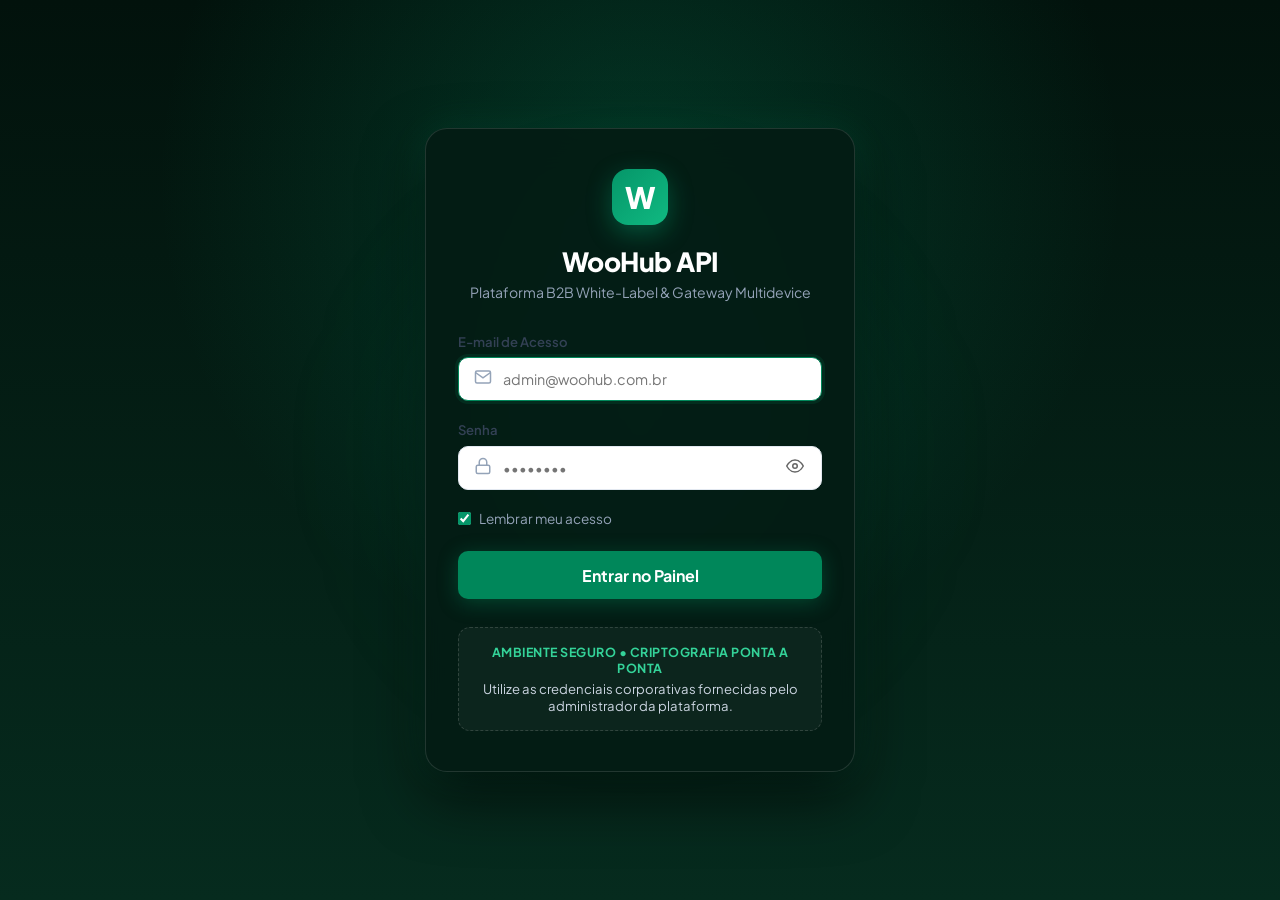
==== web/index.html @ c9101d46 "feat(woohub): versao inicial completa da plataforma WooHub API com suporte a Portainer e GitHub Acti" ====
<!DOCTYPE html>
<html lang="pt-BR">
<head>
  <meta charset="UTF-8">
  <meta name="viewport" content="width=device-width, initial-scale=1.0">
  <title>WooHub API - Plataforma de WhatsApp & White-Label</title>
  <link rel="preconnect" href="https://fonts.googleapis.com">
  <link rel="preconnect" href="https://fonts.gstatic.com" crossorigin>
  <link href="https://fonts.googleapis.com/css2?family=Plus+Jakarta+Sans:wght@400;500;600;700;800&display=swap" rel="stylesheet">
  <link rel="stylesheet" href="style.css?v=20261104v31">
  <link rel="icon" type="image/svg+xml" id="fav-icon" href="data:image/svg+xml,%3Csvg xmlns='http://www.w3.org/2000/svg' viewBox='0 0 100 100'%3E%3Crect width='100' height='100' rx='25' fill='%23059669'/%3E%3Ctext x='50%25' y='68%25' font-size='60' font-weight='800' fill='white' text-anchor='middle'%3EW%3C/text%3E%3C/svg%3E">
</head>
<body>

  <!-- ====================================================================
       1. TELA DE LOGIN & AUTENTICAÇÃO (DESIGN MODERNO GLASSMORPHISM)
       ==================================================================== -->
  <div id="tela-login" class="login-wrapper">
    <div class="login-fundo-decoracao"></div>
    <div class="login-card">
      <div class="login-topo">
        <div class="marca-icone login-logo-icone" id="login-marca-logo">W</div>
        <h2 id="login-marca-nome" class="login-titulo">WooHub API</h2>
        <p class="login-subtitulo">Plataforma B2B White-Label & Gateway Multidevice</p>
      </div>

      <div id="login-alerta" class="alerta-erro" style="display: none;"></div>

      <form id="form-login" onsubmit="fazerLogin(event)">
        <div class="form-grupo">
          <label class="form-label" for="login-email">E-mail de Acesso</label>
          <div class="input-com-icone">
            <span class="icone-input">
              <svg width="18" height="18" viewBox="0 0 24 24" fill="none" stroke="currentColor" stroke-width="2"><path d="M4 4h16c1.1 0 2 .9 2 2v12c0 1.1-.9 2-2 2H4c-1.1 0-2-.9-2-2V6c0-1.1.9-2 2-2z"/><polyline points="22,6 12,13 2,6"/></svg>
            </span>
            <input type="email" id="login-email" class="form-input" placeholder="admin@woohub.com.br" required autofocus autocomplete="username">
          </div>
        </div>

        <div class="form-grupo">
          <div style="display: flex; justify-content: space-between; align-items: center; margin-bottom: 0.5rem;">
            <label class="form-label" for="login-senha" style="margin-bottom: 0;">Senha</label>
          </div>
          <div class="input-com-icone">
            <span class="icone-input">
              <svg width="18" height="18" viewBox="0 0 24 24" fill="none" stroke="currentColor" stroke-width="2"><rect x="3" y="11" width="18" height="11" rx="2" ry="2"/><path d="M7 11V7a5 5 0 0 1 10 0v4"/></svg>
            </span>
            <input type="password" id="login-senha" class="form-input" placeholder="••••••••" required autocomplete="current-password">
            <button type="button" class="btn-toggle-senha" onclick="alternarVisibilidadeSenha()" title="Mostrar/Ocultar Senha">
              <svg width="18" height="18" viewBox="0 0 24 24" fill="none" stroke="currentColor" stroke-width="2"><path d="M1 12s4-8 11-8 11 8 11 8-4 8-11 8-11-8-11-8z"/><circle cx="12" cy="12" r="3"/></svg>
            </button>
          </div>
        </div>

        <div style="display: flex; justify-content: space-between; align-items: center; margin: 1.25rem 0 1.5rem 0; font-size: 0.85rem; color: #94a3b8;">
          <label style="display: flex; align-items: center; gap: 0.5rem; cursor: pointer;">
            <input type="checkbox" id="login-lembrar" checked style="accent-color: #059669;">
            <span>Lembrar meu acesso</span>
          </label>
        </div>

        <button type="submit" id="btn-submit-login" class="btn btn-login-submit">
          <span id="btn-login-texto">Entrar no Painel</span>
          <span id="btn-login-spinner" class="spinner" style="display: none;"></span>
        </button>
      </form>

      <div class="login-dica-box">
        <div style="font-size: 0.78rem; font-weight: 700; text-transform: uppercase; letter-spacing: 0.5px; color: #34d399; margin-bottom: 0.25rem;">
          Ambiente Seguro &bull; Criptografia Ponta a Ponta
        </div>
        <div style="font-size: 0.82rem; color: #cbd5e1;">
          Utilize as credenciais corporativas fornecidas pelo administrador da plataforma.
        </div>
      </div>
    </div>
  </div>

  <!-- ====================================================================
       2. PAINEL PRINCIPAL (LAYOUT SAAS: SIDEBAR VERDE ESCURO + CONTEÚDO LIGHT)
       ==================================================================== -->
  <div id="painel-principal" class="app-layout" style="display: none;">

    <!-- BARRA LATERAL (SIDEBAR DEEP FOREST GREEN) -->
    <aside class="sidebar" id="sidebar">
      
      <!-- Topo: Marca e Identidade -->
      <div class="sidebar-marca">
        <div class="logo-box" id="sidebar-logo-box">
          <svg width="22" height="22" viewBox="0 0 24 24" fill="none" stroke="currentColor" stroke-width="2.8" stroke-linecap="round" stroke-linejoin="round">
            <path d="M4 4l4 16 4-12 4 12 4-16"/>
          </svg>
        </div>
        <div class="marca-info">
          <h1 class="marca-nome" id="marca-nome">WooHub API</h1>
        </div>
      </div>

      <!-- Badge de Perfil / Nível de Acesso Estrito da Conta Autenticada -->
      <div class="role-selector-card" id="role-selector-box" style="cursor: default;" title="Nível de acesso da sua conta" onclick="alternarSeletorPerfil(event)">
        <div class="role-badge-left">
          <span class="role-icone" id="role-icone-badge">
            <svg width="18" height="18" viewBox="0 0 24 24" fill="none" stroke="currentColor" stroke-width="2"><path d="M12 2l3.09 6.26L22 9.27l-5 4.87 1.18 6.88L12 17.77l-6.18 3.25L7 14.14 2 9.27l6.91-1.01L12 2z"/></svg>
          </span>
          <div class="role-textos">
            <span class="role-titulo" id="role-titulo-display">MEGA ADMIN</span>
            <span class="role-subtitulo" id="role-subtitulo-display">Dono da Plataforma</span>
          </div>
        </div>
        <span class="role-chevron" id="role-chevron-badge" style="display: none;">●</span>
      </div>

      <div class="dropdown-perfis" id="dropdown-perfis" style="display: none;">
        <div class="dropdown-item" onclick="selecionarVisaoTier('admin'); fecharSeletorPerfil();">
          <span class="drop-ico">
            <svg viewBox="0 0 24 24"><path d="M12 2l3.09 6.26L22 9.27l-5 4.87 1.18 6.88L12 17.77l-6.18 3.25L7 14.14 2 9.27l6.91-1.01L12 2z"/></svg>
          </span>
          <div><strong>01 / Mega Admin</strong><small>Controle global da plataforma</small></div>
        </div>
        <div class="dropdown-item" onclick="selecionarVisaoTier('revendedor')">
          <span class="drop-ico">
            <svg viewBox="0 0 24 24"><path d="M3 21h18M3 7v14M21 7v14M6 21V11M10 21V11M14 21V11M18 21V11M12 3l9 4H3l9-4z"/></svg>
          </span>
          <div>
            <strong>02 / Revendedor</strong>
            <small>Agência Vértice (White-label)</small>
          </div>
        </div>
        <div class="dropdown-item" onclick="selecionarVisaoTier('cliente')">
          <span class="drop-ico">
            <svg viewBox="0 0 24 24"><rect x="5" y="2" width="14" height="20" rx="2" ry="2"/><line x1="12" y1="18" x2="12.01" y2="18"/></svg>
          </span>
          <div>
            <strong>03 / Cliente Final</strong>
            <small>Clínica Essência (Conexões)</small>
          </div>
        </div>
      </div>

      <!-- Menu de Navegação da Sidebar -->
      <nav class="sidebar-nav" id="sidebar-nav">
        
        <!-- Bloco Principal -->
        <div class="nav-secao-titulo">PRINCIPAL</div>
        <a class="nav-item ativo" data-nav="visao-geral" onclick="navegarPara('visao-geral')">
          <span class="nav-ico">
            <svg viewBox="0 0 24 24"><path d="M3 9l9-7 9 7v11a2 2 0 0 1-2 2H5a2 2 0 0 1-2-2z"/><polyline points="9 22 9 12 15 12 15 22"/></svg>
          </span>
          <span class="nav-label">Visão geral</span>
        </a>
        <a class="nav-item" id="nav-revendedores" data-nav="revendedores" onclick="navegarPara('revendedores')">
          <span class="nav-ico">
            <svg viewBox="0 0 24 24"><path d="M17 21v-2a4 4 0 0 0-4-4H5a4 4 0 0 0-4 4v2"/><circle cx="9" cy="7" r="4"/><path d="M23 21v-2a4 4 0 0 0-3-3.87"/><path d="M16 3.13a4 4 0 0 1 0 7.75"/></svg>
          </span>
          <span class="nav-label" id="label-nav-revendedores">Revendedores</span>
        </a>
        <a class="nav-item" id="nav-clientes" data-nav="clientes" onclick="navegarPara('clientes')">
          <span class="nav-ico">
            <svg viewBox="0 0 24 24"><path d="M20 21v-2a4 4 0 0 0-4-4H8a4 4 0 0 0-4 4v2"/><circle cx="12" cy="7" r="4"/></svg>
          </span>
          <span class="nav-label" id="label-nav-clientes">Clientes</span>
        </a>
        <a class="nav-item" data-nav="instancias" onclick="navegarPara('instancias')">
          <span class="nav-ico">
            <svg viewBox="0 0 24 24"><ellipse cx="12" cy="5" rx="9" ry="3"/><path d="M21 12c0 1.66-4 3-9 3s-9-1.34-9-3"/><path d="M3 5v14c0 1.66 4 3 9 3s9-1.34 9-3V5"/></svg>
          </span>
          <span class="nav-label">Instâncias WhatsApp</span>
        </a>
        <a class="nav-item" data-nav="testador" onclick="navegarPara('testador')">
          <span class="nav-ico">
            <svg viewBox="0 0 24 24"><line x1="22" y1="2" x2="11" y2="13"/><polygon points="22 2 15 22 11 13 2 9 22 2"/></svg>
          </span>
          <span class="nav-label">Testar envio</span>
        </a>

        <!-- Bloco Negócio / White-Label -->
        <div class="nav-secao-titulo" id="secao-negocio-titulo">NEGÓCIO</div>
        <a class="nav-item" data-nav="planos" onclick="navegarPara('planos')">
          <span class="nav-ico">
            <svg viewBox="0 0 24 24"><rect x="1" y="4" width="22" height="16" rx="2" ry="2"/><line x1="1" y1="10" x2="23" y2="10"/></svg>
          </span>
          <span class="nav-label">Planos e assinaturas</span>
        </a>
        <a class="nav-item" data-nav="financeiro" onclick="navegarPara('financeiro')">
          <span class="nav-ico">
            <svg viewBox="0 0 24 24"><line x1="18" y1="20" x2="18" y2="10"/><line x1="12" y1="20" x2="12" y2="4"/><line x1="6" y1="20" x2="6" y2="14"/></svg>
          </span>
          <span class="nav-label">Financeiro</span>
        </a>
        <a class="nav-item" data-nav="whitelabel" onclick="navegarPara('whitelabel')">
          <span class="nav-ico">
            <svg viewBox="0 0 24 24"><path d="M20.59 13.41l-7.17 7.17a2 2 0 0 1-2.83 0L2 12V2h10l8.59 8.59a2 2 0 0 1 0 2.82z"/><line x1="7" y1="7" x2="7.01" y2="7"/></svg>
          </span>
          <span class="nav-label">Marca e white-label</span>
        </a>
        <a class="nav-item" id="nav-email-resend" data-nav="email-resend" onclick="navegarPara('email-resend')">
          <span class="nav-ico"><svg viewBox="0 0 24 24"><path d="M4 4h16c1.1 0 2 .9 2 2v12c0 1.1-.9 2-2 2H4c-1.1 0-2-.9-2-2V6c0-1.1.9-2 2-2z"/><polyline points="22,6 12,13 2,6"/></svg></span>
          <span class="nav-label">E-mails e Resend</span>
        </a>

        <!-- Bloco Plataforma & Integrações -->
        <div class="nav-secao-titulo">INTEGRAÇÕES & SISTEMA</div>
        <a class="nav-item" id="nav-integracoes" data-nav="integracoes" onclick="navegarPara('integracoes')">
          <span class="nav-ico">
            <svg viewBox="0 0 24 24" fill="none" stroke="currentColor" stroke-width="2"><polygon points="12 2 2 7 12 12 22 7 12 2"/><polyline points="2 17 12 22 22 17"/><polyline points="2 12 12 17 22 12"/></svg>
          </span>
          <span class="nav-label">Caixas & Integrações</span>
        </a>
        <a class="nav-item" data-nav="webhooks" onclick="navegarPara('webhooks')">
          <span class="nav-ico">
            <svg viewBox="0 0 24 24"><path d="M10 13a5 5 0 0 0 7.54.54l3-3a5 5 0 0 0-7.07-7.07l-1.72 1.71"/><path d="M14 11a5 5 0 0 0-7.54-.54l-3 3a5 5 0 0 0 7.07 7.07l1.71-1.71"/></svg>
          </span>
          <span class="nav-label">Webhooks</span>
        </a>
        <a class="nav-item" data-nav="logs" onclick="navegarPara('logs')">
          <span class="nav-ico">
            <svg viewBox="0 0 24 24"><path d="M14 2H6a2 2 0 0 0-2 2v16a2 2 0 0 0 2 2h12a2 2 0 0 0 2-2V8z"/><polyline points="14 2 14 8 20 8"/><line x1="16" y1="13" x2="8" y2="13"/><line x1="16" y1="17" x2="8" y2="17"/><polyline points="10 9 9 9 8 9"/></svg>
          </span>
          <span class="nav-label">Auditoria e logs</span>
        </a>
        <a class="nav-item" data-nav="docs" onclick="navegarPara('docs')">
          <span class="nav-ico">
            <svg viewBox="0 0 24 24"><polyline points="16 18 22 12 16 6"/><polyline points="8 6 2 12 8 18"/></svg>
          </span>
          <span class="nav-label">Documentação API</span>
        </a>
      </nav>

      <!-- Rodapé da Sidebar: Suporte & Usuário -->
      <div class="sidebar-rodape">
        <a class="nav-item nav-suporte" onclick="abrirSuporte()">
          <span class="nav-ico">
            <svg viewBox="0 0 24 24"><path d="M3 18v-6a9 9 0 0 1 18 0v6"/><path d="M21 19a2 2 0 0 1-2 2h-1a2 2 0 0 1-2-2v-3a2 2 0 0 1 2-2h3zM3 19a2 2 0 0 0 2 2h1a2 2 0 0 0 2-2v-3a2 2 0 0 0-2-2H3z"/></svg>
          </span>
          <span class="nav-label">Suporte</span>
        </a>

        <div class="usuario-card-footer" onclick="abrirModalAlterarSenha()" title="Clique para gerenciar perfil e senha">
          <div class="user-avatar-circulo" id="usuario-avatar-circulo">P</div>
          <div class="user-info-textos">
            <span class="user-nome" id="sidebar-usuario-nome">Paulo</span>
            <span class="user-cargo" id="sidebar-usuario-cargo">Dono da plataforma</span>
          </div>
          <span class="user-seta">›</span>
        </div>
      </div>
    </aside>

    <!-- ÁREA DE CONTEÚDO PRINCIPAL (LIGHT SAAS DASHBOARD) -->
    <div class="main-content-wrapper">

      <!-- TOP BAR SUPERIOR -->
      <header class="topbar">
        <div class="topbar-esquerda">
          <!-- Botão Mobile Toggle -->
          <button class="btn-toggle-sidebar" onclick="alternarSidebarMobile()">☰</button>

          <!-- Breadcrumb Inteligente -->
          <div class="breadcrumb" id="topbar-breadcrumb">
            <span class="breadcrumb-home">
              <svg viewBox="0 0 24 24"><path d="M3 9l9-7 9 7v11a2 2 0 0 1-2 2H5a2 2 0 0 1-2-2z"/><polyline points="9 22 9 12 15 12 15 22"/></svg>
            </span>
            <span class="breadcrumb-item" id="breadcrumb-raiz">Início</span>
            <span class="breadcrumb-sep">&gt;</span>
            <span class="breadcrumb-atual" id="breadcrumb-pagina">Visão geral</span>
          </div>
        </div>

        <div class="topbar-direita">
          <!-- Campo de Busca Global -->
          <div class="busca-global-box">
            <span class="busca-ico">
              <svg viewBox="0 0 24 24"><circle cx="11" cy="11" r="8"/><line x1="21" y1="21" x2="16.65" y2="16.65"/></svg>
            </span>
            <input type="text" class="busca-input" id="busca-global-input" placeholder="Buscar revendedores, clientes, instâncias...">
          </div>

          <!-- Indicador Exclusivo do Nível Autenticado (Sem exposição de outros níveis) -->
          <div class="switcher-telas-pills" id="topbar-tier-badge-wrap" title="Nível de acesso da sua conta">
            <span class="pill-tela ativo" id="badge-nivel-topo" style="cursor: default;">Mega Admin</span>
          </div>

          <!-- Notificação com Ponto Vermelho -->
          <div class="btn-notificacao" title="Notificações do Sistema">
            <svg viewBox="0 0 24 24"><path d="M18 8A6 6 0 0 0 6 8c0 7-3 9-3 9h18s-3-2-3-9"/><path d="M13.73 21a2 2 0 0 1-3.46 0"/></svg>
            <span class="bolinha-alerta"></span>
          </div>

          <!-- Avatar Usuário + Botão Sair -->
          <div class="topbar-user-box">
            <div class="avatar-topbar" id="avatar-topbar-txt">P</div>
            <button class="btn-topbar-logout" onclick="fazerLogout()" title="Encerrar Sessão">
              <svg viewBox="0 0 24 24"><path d="M9 21H5a2 2 0 0 1-2-2V5a2 2 0 0 1 2-2h4"/><polyline points="16 17 21 12 16 7"/><line x1="21" y1="12" x2="9" y2="12"/></svg>
              Sair
            </button>
          </div>
        </div>
      </header>

      <!-- CORPO DAS PÁGINAS -->
      <main class="page-body">

        <!-- ================================================================
             TELA 01: MEGA ADMIN - VISÃO GERAL DA PLATAFORMA (IMAGE 1)
             ================================================================ -->
        <div id="visao-mega-admin" class="visao-bloco">
          
          <!-- Cabeçalho da Visão -->
          <div class="page-header">
            <div>
              <h2 class="page-title">Visão geral da plataforma</h2>
              <p class="page-subtitle">Controle completo da sua operação</p>
            </div>
            <button class="btn btn-verde" onclick="abrirModalNovoRevendedor()">
              <span>+</span> Novo revendedor
            </button>
          </div>

          <!-- Grid com os 4 Cartões de Métricas -->
          <div class="metricas-quad-grid">
            <div class="card-metrica">
              <div class="metrica-topo">
                <div class="metrica-ico-circle verde-claro">
                  <svg width="20" height="20" viewBox="0 0 24 24" fill="none" stroke="#059669" stroke-width="2"><line x1="12" y1="1" x2="12" y2="23"/><path d="M17 5H9.5a3.5 3.5 0 0 0 0 7h5a3.5 3.5 0 0 1 0 7H6"/></svg>
                </div>
              </div>
              <div class="metrica-rotulo">Receita recorrente</div>
              <div class="metrica-numero">R$ 48.590</div>
              <div class="metrica-variacao positiva">
                <span class="seta-trend">↗</span> + 12,5% <span class="variacao-sub">em relação ao mês anterior</span>
              </div>
            </div>

            <div class="card-metrica">
              <div class="metrica-topo">
                <div class="metrica-ico-circle verde-claro">
                  <svg width="20" height="20" viewBox="0 0 24 24" fill="none" stroke="#059669" stroke-width="2"><path d="M17 21v-2a4 4 0 0 0-4-4H5a4 4 0 0 0-4 4v2"/><circle cx="9" cy="7" r="4"/><path d="M23 21v-2a4 4 0 0 0-3-3.87"/><path d="M16 3.13a4 4 0 0 1 0 7.75"/></svg>
                </div>
              </div>
              <div class="metrica-rotulo">Revendedores ativos</div>
              <div class="metrica-numero">32</div>
              <div class="metrica-variacao positiva">
                <span class="seta-trend">↗</span> + 6,7% <span class="variacao-sub">em relação ao mês anterior</span>
              </div>
            </div>

            <div class="card-metrica">
              <div class="metrica-topo">
                <div class="metrica-ico-circle verde-claro">
                  <svg width="20" height="20" viewBox="0 0 24 24" fill="none" stroke="#059669" stroke-width="2"><ellipse cx="12" cy="5" rx="9" ry="3"/><path d="M21 12c0 1.66-4 3-9 3s-9-1.34-9-3"/><path d="M3 5v14c0 1.66 4 3 9 3s9-1.34 9-3V5"/></svg>
                </div>
              </div>
              <div class="metrica-rotulo">Instâncias conectadas</div>
              <div class="metrica-numero" id="admin-total-instancias">1.284</div>
              <div class="metrica-variacao positiva">
                <span class="seta-trend">↗</span> + 11,2% <span class="variacao-sub">em relação ao mês anterior</span>
              </div>
            </div>

            <div class="card-metrica">
              <div class="metrica-topo">
                <div class="metrica-ico-circle verde-claro">
                  <svg width="20" height="20" viewBox="0 0 24 24" fill="none" stroke="#059669" stroke-width="2"><path d="M20 21v-2a4 4 0 0 0-4-4H8a4 4 0 0 0-4 4v2"/><circle cx="12" cy="7" r="4"/></svg>
                </div>
              </div>
              <div class="metrica-rotulo">Clientes ativos</div>
              <div class="metrica-numero">846</div>
              <div class="metrica-variacao positiva">
                <span class="seta-trend">↗</span> + 9,1% <span class="variacao-sub">em relação ao mês anterior</span>
              </div>
            </div>
          </div>

          <!-- Linha Central: Gráfico de Evolução + Saúde da Infraestrutura -->
          <div class="grid-dois-paineis">
            
            <!-- Painel Esquerdo: Evolução da Receita (Gráfico SVG de Área) -->
            <div class="card-dashboard card-grafico-receita">
              <div class="card-dashboard-header">
                <h3 class="card-dashboard-titulo">Evolução da receita</h3>
                <div class="select-periodo-wrap">
                  <select class="select-periodo">
                    <option>Últimos 12 meses</option>
                    <option>Últimos 6 meses</option>
                    <option>Ano Atual (2025)</option>
                  </select>
                </div>
              </div>

              <!-- Gráfico Vetorial SVG Responsivo com Curva e Tooltip -->
              <div class="grafico-container">
                <div class="tooltip-grafico" style="left: 92%; top: 12%;">
                  <span>R$ 48.590</span>
                </div>
                <svg viewBox="0 0 700 240" class="svg-grafico" preserveAspectRatio="none">
                  <defs>
                    <linearGradient id="grad-verde-admin" x1="0" y1="0" x2="0" y2="1">
                      <stop offset="0%" stop-color="#10b981" stop-opacity="0.32"/>
                      <stop offset="100%" stop-color="#10b981" stop-opacity="0.01"/>
                    </linearGradient>
                  </defs>
                  <!-- Linhas Horizontais de Grade -->
                  <line x1="40" y1="30" x2="680" y2="30" stroke="#f1f5f9" stroke-width="1"/>
                  <line x1="40" y1="80" x2="680" y2="80" stroke="#f1f5f9" stroke-width="1"/>
                  <line x1="40" y1="130" x2="680" y2="130" stroke="#f1f5f9" stroke-width="1"/>
                  <line x1="40" y1="180" x2="680" y2="180" stroke="#f1f5f9" stroke-width="1"/>
                  
                  <!-- Eixo Y Textos -->
                  <text x="5" y="35" class="svg-texto-eixo">60.000</text>
                  <text x="5" y="85" class="svg-texto-eixo">45.000</text>
                  <text x="5" y="135" class="svg-texto-eixo">30.000</text>
                  <text x="5" y="185" class="svg-texto-eixo">15.000</text>
                  <text x="25" y="225" class="svg-texto-eixo">0</text>

                  <!-- Área preenchida -->
                  <path d="M 50 200 L 95 185 L 145 180 L 195 165 L 245 175 L 295 165 L 345 155 L 395 130 L 445 110 L 495 125 L 545 95 L 595 80 L 645 55 L 645 220 L 50 220 Z" fill="url(#grad-verde-admin)" />

                  <!-- Linha principal -->
                  <path d="M 50 200 L 95 185 L 145 180 L 195 165 L 245 175 L 295 165 L 345 155 L 395 130 L 445 110 L 495 125 L 545 95 L 595 80 L 645 55" fill="none" stroke="#059669" stroke-width="2.6" stroke-linecap="round" stroke-linejoin="round"/>

                  <!-- Pontos de dados -->
                  <circle cx="50" cy="200" r="3.5" fill="#059669"/>
                  <circle cx="95" cy="185" r="3.5" fill="#059669"/>
                  <circle cx="145" cy="180" r="3.5" fill="#059669"/>
                  <circle cx="195" cy="165" r="3.5" fill="#059669"/>
                  <circle cx="245" cy="175" r="3.5" fill="#059669"/>
                  <circle cx="295" cy="165" r="3.5" fill="#059669"/>
                  <circle cx="345" cy="155" r="3.5" fill="#059669"/>
                  <circle cx="395" cy="130" r="3.5" fill="#059669"/>
                  <circle cx="445" cy="110" r="3.5" fill="#059669"/>
                  <circle cx="495" cy="125" r="3.5" fill="#059669"/>
                  <circle cx="545" cy="95" r="3.5" fill="#059669"/>
                  <circle cx="595" cy="80" r="3.5" fill="#059669"/>
                  <circle cx="645" cy="55" r="5" fill="#059669" stroke="#ffffff" stroke-width="2"/>
                </svg>

                <!-- Legenda Meses -->
                <div class="eixo-x-meses">
                  <span>Jan</span><span>Fev</span><span>Mar</span><span>Abr</span><span>Mai</span><span>Jun</span>
                  <span>Jul</span><span>Ago</span><span>Set</span><span>Out</span><span>Nov</span><span>Dez</span>
                </div>
              </div>
            </div>

            <!-- Painel Direito: Saúde da Infraestrutura (Gauge + Serviços) -->
            <div class="card-dashboard card-saude-infra">
              <div class="card-dashboard-header">
                <h3 class="card-dashboard-titulo">Saúde da infraestrutura</h3>
                <span class="seta-link">›</span>
              </div>

              <!-- Gauge Semicírculo 99.98% -->
              <div class="gauge-container">
                <svg viewBox="0 0 160 85" class="svg-gauge">
                  <path d="M 20 80 A 60 60 0 0 1 140 80" fill="none" stroke="#e2e8f0" stroke-width="12" stroke-linecap="round"/>
                  <path d="M 20 80 A 60 60 0 0 1 138 78" fill="none" stroke="#059669" stroke-width="12" stroke-linecap="round"/>
                </svg>
                <div class="gauge-conteudo">
                  <div class="gauge-sub">Disponibilidade</div>
                  <div class="gauge-valor">99,98%</div>
                  <div class="gauge-periodo">Últimos 30 dias</div>
                </div>
              </div>

              <!-- Lista de Serviços e Status Online -->
              <div class="lista-servicos-saude">
                <div class="item-servico">
                  <span class="servico-nome"><span class="dot-servico online"></span> API Principal</span>
                  <span class="badge-status-micro online">● Online</span>
                </div>
                <div class="item-servico">
                  <span class="servico-nome"><span class="dot-servico online"></span> Banco de dados</span>
                  <span class="badge-status-micro online">● Online</span>
                </div>
                <div class="item-servico">
                  <span class="servico-nome"><span class="dot-servico online"></span> Fila de mensagens</span>
                  <span class="badge-status-micro online">● Online</span>
                </div>
                <div class="item-servico">
                  <span class="servico-nome"><span class="dot-servico online"></span> Serviços de mídia</span>
                  <span class="badge-status-micro online">● Online</span>
                </div>
                <div class="item-servico">
                  <span class="servico-nome"><span class="dot-servico online"></span> Painel e aplicativos</span>
                  <span class="badge-status-micro online">● Online</span>
                </div>
              </div>
            </div>
          </div>

          <!-- Tabela Inferior: Revendedores -->
          <div class="card-dashboard tabela-card">
            <div class="card-dashboard-header">
              <h3 class="card-dashboard-titulo">Revendedores</h3>
              <a class="link-ver-todos" onclick="navegarPara('revendedores')">Ver todos ›</a>
            </div>

            <div class="tabela-responsiva">
              <table class="tabela-padrao">
                <thead>
                  <tr>
                    <th>Empresa ▾</th>
                    <th>Plano ▾</th>
                    <th>Instâncias ▾</th>
                    <th>Status ▾</th>
                    <th>Receita (mensal) ▾</th>
                    <th></th>
                  </tr>
                </thead>
                <tbody id="tabela-revendedores-admin-corpo">
                  <tr>
                    <td>
                      <div class="item-empresa">
                        <div class="empresa-avatar">CN</div>
                        <div>
                          <strong>ConectaZap Digital</strong>
                          <small>conectazap.com.br</small>
                        </div>
                      </div>
                    </td>
                    <td><span class="badge-plano azul">Profissional</span></td>
                    <td><strong>320</strong></td>
                    <td><span class="badge-status-pill online">● Ativo</span></td>
                    <td><strong>R$ 12.480</strong></td>
                    <td><button class="btn-opcoes">⋮</button></td>
                  </tr>

                  <tr>
                    <td>
                      <div class="item-empresa">
                        <div class="empresa-avatar">MS</div>
                        <div>
                          <strong>MensagemCerta</strong>
                          <small>mensagemcerta.io</small>
                        </div>
                      </div>
                    </td>
                    <td><span class="badge-plano roxo">Avançado</span></td>
                    <td><strong>186</strong></td>
                    <td><span class="badge-status-pill online">● Ativo</span></td>
                    <td><strong>R$ 7.950</strong></td>
                    <td><button class="btn-opcoes">⋮</button></td>
                  </tr>

                  <tr>
                    <td>
                      <div class="item-empresa">
                        <div class="empresa-avatar">DT</div>
                        <div>
                          <strong>DigitalTalks</strong>
                          <small>digitaltalks.com.br</small>
                        </div>
                      </div>
                    </td>
                    <td><span class="badge-plano azul">Profissional</span></td>
                    <td><strong>412</strong></td>
                    <td><span class="badge-status-pill online">● Ativo</span></td>
                    <td><strong>R$ 15.200</strong></td>
                    <td><button class="btn-opcoes">⋮</button></td>
                  </tr>

                  <tr>
                    <td>
                      <div class="item-empresa">
                        <div class="empresa-avatar">SB</div>
                        <div>
                          <strong>ZapBusiness</strong>
                          <small>zapbusiness.com.br</small>
                        </div>
                      </div>
                    </td>
                    <td><span class="badge-plano cinza">Básico</span></td>
                    <td><strong>98</strong></td>
                    <td><span class="badge-status-pill online">● Ativo</span></td>
                    <td><strong>R$ 2.960</strong></td>
                    <td><button class="btn-opcoes">⋮</button></td>
                  </tr>
                </tbody>
              </table>
            </div>
          </div>

          <!-- Central de Licenças Criptográficas & Stacks Portainer (Kill-Switch) -->
          <div class="card-dashboard tabela-card" style="margin-top: 1.5rem;">
            <div class="card-dashboard-header">
              <div>
                <h3 class="card-dashboard-titulo">Licenciamento de Stacks Portainer &amp; Kill-Switch Remoto</h3>
                <p style="color: #64748b; font-size: 0.85rem; margin-top: 0.25rem;">Controle os containers distribuídos: sem licença ativa o container não sobe no Portainer e cada revenda usa seu próprio Supabase + MinIO.</p>
              </div>
              <div style="display: flex; gap: 0.5rem;">
                <button class="btn btn-outline" onclick="carregarLicencasAdmin()">Atualizar</button>
                <button class="btn btn-verde" onclick="abrirModalNovaLicenca()">+ Emitir Licença Portainer</button>
              </div>
            </div>

            <div class="tabela-responsiva">
              <table class="tabela-padrao">
                <thead>
                  <tr>
                    <th>Cliente / Revenda</th>
                    <th>Chave de Licença</th>
                    <th>Plano &amp; Limite</th>
                    <th>Domínio / IP Vinculado</th>
                    <th>Último Heartbeat</th>
                    <th>Status</th>
                    <th>Ações (Kill-Switch)</th>
                  </tr>
                </thead>
                <tbody id="tabela-licencas-admin-corpo">
                  <tr>
                    <td colspan="7" style="text-align: center; padding: 1.5rem; color: #64748b;">Carregando licenças emitidas...</td>
                  </tr>
                </tbody>
              </table>
            </div>
          </div>
        </div>


        <!-- ================================================================
             TELA 02: REVENDEDOR - SEU NEGÓCIO CONECTADO (IMAGE 2)
             ================================================================ -->
        <div id="visao-revendedor" class="visao-bloco" style="display: none;">
          
          <!-- Cabeçalho Revendedor -->
          <div class="page-header">
            <div>
              <h2 class="page-title">Seu negócio conectado</h2>
              <p class="page-subtitle">Gerencie seus clientes, sua marca e suas conexões</p>
            </div>
            <button class="btn btn-verde" onclick="abrirModalNovoCliente()">
              <span>+</span> Novo cliente
            </button>
          </div>

          <!-- 4 Métricas do Revendedor -->
          <div class="metricas-quad-grid">
            <div class="card-metrica">
              <div class="metrica-topo">
                <div class="metrica-ico-circle verde-claro">
                  <svg width="20" height="20" viewBox="0 0 24 24" fill="none" stroke="#059669" stroke-width="2"><line x1="18" y1="20" x2="18" y2="10"/><line x1="12" y1="20" x2="12" y2="4"/><line x1="6" y1="20" x2="6" y2="14"/></svg>
                </div>
              </div>
              <div class="metrica-rotulo">Receita mensal</div>
              <div class="metrica-numero" id="rev-receita-mensal">R$ 12.870</div>
              <div class="metrica-variacao positiva">
                <span class="seta-trend">↑</span> 12% <span class="variacao-sub">em relação ao mês anterior</span>
              </div>
            </div>

            <div class="card-metrica">
              <div class="metrica-topo">
                <div class="metrica-ico-circle verde-claro">
                  <svg width="20" height="20" viewBox="0 0 24 24" fill="none" stroke="#059669" stroke-width="2"><path d="M17 21v-2a4 4 0 0 0-4-4H5a4 4 0 0 0-4 4v2"/><circle cx="9" cy="7" r="4"/><path d="M23 21v-2a4 4 0 0 0-3-3.87"/><path d="M16 3.13a4 4 0 0 1 0 7.75"/></svg>
                </div>
              </div>
              <div class="metrica-rotulo">Clientes ativos</div>
              <div class="metrica-numero" id="rev-clientes-ativos">4</div>
              <div class="metrica-variacao positiva">
                <span class="seta-trend">↑</span> 9% <span class="variacao-sub">em relação ao mês anterior</span>
              </div>
            </div>

            <div class="card-metrica">
              <div class="metrica-topo">
                <div class="metrica-ico-circle verde-claro">
                  <svg width="20" height="20" viewBox="0 0 24 24" fill="none" stroke="#059669" stroke-width="2"><ellipse cx="12" cy="5" rx="9" ry="3"/><path d="M21 12c0 1.66-4 3-9 3s-9-1.34-9-3"/><path d="M3 5v14c0 1.66 4 3 9 3s9-1.34 9-3V5"/></svg>
                </div>
              </div>
              <div class="metrica-rotulo">Instâncias em uso</div>
              <div class="metrica-numero" id="rev-instancias-uso">5 <span style="font-size: 1rem; color: #64748b; font-weight: normal;">de 150</span></div>
              <div class="progress-bar-wrap">
                <div class="progress-bar-fill" id="rev-instancias-progress-fill" style="width: 15%;"></div>
                <span class="progress-text" id="rev-instancias-progress-text">15%</span>
              </div>
            </div>

            <div class="card-metrica">
              <div class="metrica-topo">
                <div class="metrica-ico-circle verde-claro">
                  <svg width="20" height="20" viewBox="0 0 24 24" fill="none" stroke="#059669" stroke-width="2"><line x1="19" y1="5" x2="5" y2="19"/><circle cx="6.5" cy="6.5" r="2.5"/><circle cx="17.5" cy="17.5" r="2.5"/></svg>
                </div>
              </div>
              <div class="metrica-rotulo">Margem estimada</div>
              <div class="metrica-numero" id="rev-margem-estimada">65%</div>
              <div class="metrica-variacao positiva">
                <span class="seta-trend">↑</span> 5% <span class="variacao-sub">em relação ao mês anterior</span>
              </div>
            </div>
          </div>

          <!-- Linha Central: Gráfico de Barras + Cartão Minha Marca -->
          <div class="grid-dois-paineis">
            
            <!-- Gráfico de Barras: Receita dos Clientes -->
            <div class="card-dashboard card-grafico-barras">
              <div class="card-dashboard-header">
                <h3 class="card-dashboard-titulo">Receita dos clientes</h3>
                <div class="select-periodo-wrap">
                  <select class="select-periodo" id="select-periodo-revenda" onchange="alternarPeriodoReceitaRevenda(this.value)">
                    <option value="6">Últimos 6 meses</option>
                    <option value="12">Últimos 12 meses</option>
                  </select>
                </div>
              </div>

              <!-- Barras Verticais em SVG -->
              <div class="grafico-container" id="container-grafico-revenda">
                <svg viewBox="0 0 600 220" class="svg-grafico">
                  <!-- Grade -->
                  <line x1="40" y1="30" x2="580" y2="30" stroke="#f1f5f9" stroke-width="1"/>
                  <line x1="40" y1="80" x2="580" y2="80" stroke="#f1f5f9" stroke-width="1"/>
                  <line x1="40" y1="130" x2="580" y2="130" stroke="#f1f5f9" stroke-width="1"/>
                  <line x1="40" y1="180" x2="580" y2="180" stroke="#f1f5f9" stroke-width="1"/>
                  
                  <text x="5" y="35" class="svg-texto-eixo">R$ 20.000</text>
                  <text x="5" y="85" class="svg-texto-eixo">R$ 15.000</text>
                  <text x="5" y="135" class="svg-texto-eixo">R$ 10.000</text>
                  <text x="5" y="185" class="svg-texto-eixo">R$ 5.000</text>
                  <text x="25" y="210" class="svg-texto-eixo">R$ 0</text>

                  <!-- Barras Verdes -->
                  <rect x="75" y="135" width="46" height="65" rx="4" fill="#059669" />
                  <rect x="160" y="110" width="46" height="90" rx="4" fill="#059669" />
                  <rect x="245" y="105" width="46" height="95" rx="4" fill="#059669" />
                  <rect x="330" y="90" width="46" height="110" rx="4" fill="#059669" />
                  <rect x="415" y="70" width="46" height="130" rx="4" fill="#059669" />
                  <rect x="500" y="55" width="46" height="145" rx="4" fill="#059669" />
                </svg>

                <div class="eixo-x-meses" style="padding-left: 40px;">
                  <span>Jan/2025</span><span>Fev/2025</span><span>Mar/2025</span>
                  <span>Abr/2025</span><span>Mai/2025</span><span>Jun/2025</span>
                </div>
              </div>
            </div>

            <!-- Cartão Minha Marca (White-Label Próprio) -->
            <div class="card-dashboard card-minha-marca-widget">
              <div class="card-dashboard-header">
                <h3 class="card-dashboard-titulo">Minha marca</h3>
              </div>
              <p class="card-desc-pequena">Personalize a experiência dos seus clientes com a sua marca e domínio próprio.</p>

              <div class="widget-marca-preview">
                <div class="marca-box-preview" id="marca-box-grande">
                  <svg width="42" height="42" viewBox="0 0 24 24" fill="none" stroke="#ffffff" stroke-width="2.8" stroke-linecap="round" stroke-linejoin="round">
                    <path d="M4 4l4 16 4-12 4 12 4-16"/>
                  </svg>
                </div>

                <div class="campos-marca-mini">
                  <div class="form-grupo-mini">
                    <label>Cor principal</label>
                    <div class="cor-input-inline">
                      <span class="cor-amostra" id="cor-amostra-box" style="background: #10B981;"></span>
                      <input type="text" id="input-hex-cor" class="form-input-mini" value="#10B981" onchange="atualizarCorVisual(this.value)">
                    </div>
                  </div>

                  <div class="form-grupo-mini">
                    <label>Domínio da API</label>
                    <input type="text" id="input-dominio-api" class="form-input-mini" value="api.vertice.com.br">
                  </div>
                </div>
              </div>

              <div style="display: flex; gap: 0.5rem; margin-top: 1.25rem;">
                <button class="btn btn-verde" style="flex: 1; justify-content: center;" onclick="salvarMarcaRapida()">
                  Salvar Marca
                </button>
                <button class="btn btn-outline" style="justify-content: center;" onclick="navegarPara('whitelabel')" title="Configurações completas de marca">
                  Mais Opções ›
                </button>
              </div>
            </div>
          </div>

          <!-- Tabela: Meus Clientes -->
          <div class="card-dashboard tabela-card">
            <div class="card-dashboard-header">
              <h3 class="card-dashboard-titulo">Meus clientes</h3>
              <div class="busca-tabela-wrap">
                <input type="text" class="form-input-busca" id="busca-clientes-revenda" placeholder="Buscar cliente por nome ou e-mail..." oninput="filtrarTabelaClientes(this.value)">
              </div>
            </div>

            <div class="tabela-responsiva">
              <table class="tabela-padrao">
                <thead>
                  <tr>
                    <th>Cliente</th>
                    <th>Plano</th>
                    <th>Instâncias</th>
                    <th>Status</th>
                    <th>Mensalidade</th>
                    <th>Ações</th>
                  </tr>
                </thead>
                <tbody id="tabela-clientes-revenda-corpo">
                  <tr><td colspan="6" style="padding: 2rem; text-align: center; color: #64748b;">Carregando clientes da revenda...</td></tr>
                </tbody>
              </table>
            </div>
          </div>
        </div>


        <!-- ================================================================
             TELA 03: CLIENTE FINAL - SUAS CONEXÕES SOB CONTROLE (IMAGE 3)
             ================================================================ -->
        <div id="visao-cliente-final" class="visao-bloco" style="display: none;">
          
          <!-- Cabeçalho Cliente Final -->
          <div class="page-header">
            <div>
              <div style="display: flex; align-items: center; gap: 8px; margin-bottom: 0.25rem;">
                <h2 class="page-title" style="margin-bottom: 0;">Suas conexões sob controle</h2>
                <span class="badge-plano azul" id="cliente-ativo-tag" style="font-size: 0.82rem; padding: 3px 10px;">Clínica Essência</span>
              </div>
              <p class="page-subtitle">Conecte seu WhatsApp e gerencie suas integrações</p>
            </div>
            <div style="display: flex; gap: 0.5rem; align-items: center;">
              <select id="select-cliente-ativo" class="form-input" style="padding: 0.45rem 0.75rem; font-size: 0.85rem;" onchange="trocarClienteAtivo(this.value)" title="Filtrar por cliente">
                <option value="">Todas as Instâncias</option>
              </select>
              <button class="btn btn-verde" onclick="abrirModalNovaInstancia()">
                <span>+</span> Nova instância
              </button>
            </div>
          </div>

          <!-- 4 Métricas de Conexão e Mensagens -->
          <div class="metricas-quad-grid">
            <div class="card-metrica">
              <div class="metrica-topo">
                <div class="metrica-ico-circle verde-claro">
                  <svg width="20" height="20" viewBox="0 0 24 24" fill="none" stroke="#059669" stroke-width="2"><ellipse cx="12" cy="5" rx="9" ry="3"/><path d="M21 12c0 1.66-4 3-9 3s-9-1.34-9-3"/><path d="M3 5v14c0 1.66 4 3 9 3s9-1.34 9-3V5"/></svg>
                </div>
              </div>
              <div class="metrica-rotulo">Instâncias conectadas</div>
              <div class="metrica-numero" id="cliente-instancias-num">3 <span style="font-size: 1rem; color: #64748b; font-weight: normal;">de 5</span></div>
              <div class="progress-bar-wrap">
                <div class="progress-bar-fill" id="cliente-progress-fill" style="width: 60%;"></div>
              </div>
            </div>

            <div class="card-metrica">
              <div class="metrica-topo">
                <div class="metrica-ico-circle verde-claro">
                  <svg width="20" height="20" viewBox="0 0 24 24" fill="none" stroke="#059669" stroke-width="2"><path d="M21 15a2 2 0 0 1-2 2H7l-4 4V5a2 2 0 0 1 2-2h14a2 2 0 0 1 2 2z"/></svg>
                </div>
              </div>
              <div class="metrica-rotulo">Mensagens no mês</div>
              <div class="metrica-numero">28.492</div>
              <div class="metrica-variacao positiva">
                <span class="seta-trend">↗</span> 12% <span class="variacao-sub">em relação ao mês anterior</span>
              </div>
            </div>

            <div class="card-metrica">
              <div class="metrica-topo">
                <div class="metrica-ico-circle verde-claro">
                  <svg width="20" height="20" viewBox="0 0 24 24" fill="none" stroke="#059669" stroke-width="2"><path d="M22 11.08V12a10 10 0 1 1-5.93-9.14"/><polyline points="22 4 12 14.01 9 11.01"/></svg>
                </div>
              </div>
              <div class="metrica-rotulo">Taxa de entrega</div>
              <div class="metrica-numero">99,4%</div>
              <div class="metrica-variacao positiva">
                <span class="seta-trend">↗</span> 0,6 p.p. <span class="variacao-sub">em relação ao mês anterior</span>
              </div>
            </div>

            <div class="card-metrica">
              <div class="metrica-topo">
                <div class="metrica-ico-circle verde-claro">
                  <svg width="20" height="20" viewBox="0 0 24 24" fill="none" stroke="#059669" stroke-width="2"><circle cx="12" cy="12" r="10"/><polyline points="12 6 12 12 16 14"/></svg>
                </div>
              </div>
              <div class="metrica-rotulo">Tempo de resposta</div>
              <div class="metrica-numero">142 ms</div>
              <div class="metrica-variacao positiva">
                <span class="seta-trend">↓</span> 28% <span class="variacao-sub">em relação ao mês anterior</span>
              </div>
            </div>
          </div>

          <!-- Seção de Cartões de Instâncias WhatsApp (Como em Image 3) -->
          <div class="secao-instancias-header">
            <h3 class="secao-titulo-card">Minhas instâncias</h3>
            <span class="contador-instancias-rotulo" id="contador-instancias-sub">3 de 5 instâncias conectadas</span>
          </div>

          <!-- Grid dos Cartões de WhatsApp -->
          <div class="grid-instancias-cards" id="grid-instancias-cliente">
            
            <!-- Cartão 1: Atendimento (Conectado) -->
            <div class="card-whatsapp-instancia">
              <div class="inst-card-topo">
                <div class="inst-icon-title">
                  <div class="whatsapp-circle verde">
                    <svg viewBox="0 0 24 24" width="22" height="22" fill="currentColor">
                      <path d="M12.031 2c-5.508 0-9.984 4.477-9.984 9.984 0 1.761.458 3.479 1.332 5.002l-1.417 5.178 5.305-1.391c1.472.802 3.125 1.227 4.764 1.227 5.508 0 9.984-4.477 9.984-9.984 0-5.507-4.476-9.984-9.984-9.984zm0 18.25c-1.492 0-2.955-.4-4.234-1.157l-.304-.18-3.146.825.839-3.067-.198-.315c-.832-1.325-1.272-2.868-1.272-4.436 0-4.542 3.695-8.237 8.237-8.237 4.543 0 8.237 3.695 8.237 8.237 0 4.542-3.694 8.237-8.237 8.237z"/>
                    </svg>
                  </div>
                  <div>
                    <h4 class="inst-nome">Atendimento</h4>
                    <p class="inst-sub">Suporte e atendimento ao cliente</p>
                  </div>
                </div>
                <span class="badge-status-pill online">● Conectado</span>
              </div>

              <div class="inst-telefone">+55 11 91234-5678</div>

              <div class="inst-estatisticas">
                <div class="estat-item">
                  <span class="estat-ico">
                    <svg width="16" height="16" viewBox="0 0 24 24" fill="none" stroke="currentColor" stroke-width="2"><path d="M21 15a2 2 0 0 1-2 2H7l-4 4V5a2 2 0 0 1 2-2h14a2 2 0 0 1 2 2z"/></svg>
                  </span>
                  <div>
                    <strong>28.341</strong>
                    <small>mensagens no mês</small>
                  </div>
                </div>
                <div class="estat-item">
                  <span class="estat-ico">
                    <svg width="16" height="16" viewBox="0 0 24 24" fill="none" stroke="currentColor" stroke-width="2"><circle cx="12" cy="12" r="10"/><polyline points="12 6 12 12 16 14"/></svg>
                  </span>
                  <div>
                    <strong>143 ms</strong>
                    <small>tempo de resposta</small>
                  </div>
                </div>
              </div>

              <div class="inst-acoes-botoes">
                <button class="btn btn-outline" onclick="abrirModalWebhook('inst_atend', 'https://api.empresa.com/webhook', '')">
                  <svg width="15" height="15" viewBox="0 0 24 24" fill="none" stroke="currentColor" stroke-width="2"><path d="M10 13a5 5 0 0 0 7.54.54l3-3a5 5 0 0 0-7.07-7.07l-1.72 1.71"/><path d="M14 11a5 5 0 0 0-7.54-.54l-3 3a5 5 0 0 0 7.07 7.07l1.71-1.71"/></svg>
                  Webhook
                </button>
                <button class="btn btn-outline" onclick="abrirTestadorComInstancia('inst_atend')">
                  <svg width="15" height="15" viewBox="0 0 24 24" fill="none" stroke="currentColor" stroke-width="2"><line x1="22" y1="2" x2="11" y2="13"/><polygon points="22 2 15 22 11 13 2 9 22 2"/></svg>
                  Testar Envio
                </button>
                <button class="btn-menu-tres-pontos" onclick="desconectarInstancia('inst_atend')" title="Opções">⋮</button>
              </div>
            </div>

            <!-- Cartão 2: Comercial (Conectado) -->
            <div class="card-whatsapp-instancia">
              <div class="inst-card-topo">
                <div class="inst-icon-title">
                  <div class="whatsapp-circle verde">
                    <svg viewBox="0 0 24 24" width="22" height="22" fill="currentColor">
                      <path d="M12.031 2c-5.508 0-9.984 4.477-9.984 9.984 0 1.761.458 3.479 1.332 5.002l-1.417 5.178 5.305-1.391c1.472.802 3.125 1.227 4.764 1.227 5.508 0 9.984-4.477 9.984-9.984 0-5.507-4.476-9.984-9.984-9.984zm0 18.25c-1.492 0-2.955-.4-4.234-1.157l-.304-.18-3.146.825.839-3.067-.198-.315c-.832-1.325-1.272-2.868-1.272-4.436 0-4.542 3.695-8.237 8.237-8.237 4.543 0 8.237 3.695 8.237 8.237 0 4.542-3.694 8.237-8.237 8.237z"/>
                    </svg>
                  </div>
                  <div>
                    <h4 class="inst-nome">Comercial</h4>
                    <p class="inst-sub">Vendas e prospecção</p>
                  </div>
                </div>
                <span class="badge-status-pill online">● Conectado</span>
              </div>

              <div class="inst-telefone">+55 11 98765-4321</div>

              <div class="inst-estatisticas">
                <div class="estat-item">
                  <span class="estat-ico">
                    <svg width="16" height="16" viewBox="0 0 24 24" fill="none" stroke="currentColor" stroke-width="2"><path d="M21 15a2 2 0 0 1-2 2H7l-4 4V5a2 2 0 0 1 2-2h14a2 2 0 0 1 2 2z"/></svg>
                  </span>
                  <div>
                    <strong>162</strong>
                    <small>mensagens no mês</small>
                  </div>
                </div>
                <div class="estat-item">
                  <span class="estat-ico">
                    <svg width="16" height="16" viewBox="0 0 24 24" fill="none" stroke="currentColor" stroke-width="2"><circle cx="12" cy="12" r="10"/><polyline points="12 6 12 12 16 14"/></svg>
                  </span>
                  <div>
                    <strong>118 ms</strong>
                    <small>tempo de resposta</small>
                  </div>
                </div>
              </div>

              <div class="inst-acoes-botoes">
                <button class="btn btn-outline" onclick="abrirModalWebhook('inst_comercial', 'https://api.empresa.com/webhook', '')">
                  <svg width="15" height="15" viewBox="0 0 24 24" fill="none" stroke="currentColor" stroke-width="2"><path d="M10 13a5 5 0 0 0 7.54.54l3-3a5 5 0 0 0-7.07-7.07l-1.72 1.71"/><path d="M14 11a5 5 0 0 0-7.54-.54l-3 3a5 5 0 0 0 7.07 7.07l1.71-1.71"/></svg>
                  Webhook
                </button>
                <button class="btn btn-outline" onclick="abrirTestadorComInstancia('inst_comercial')">
                  <svg width="15" height="15" viewBox="0 0 24 24" fill="none" stroke="currentColor" stroke-width="2"><line x1="22" y1="2" x2="11" y2="13"/><polygon points="22 2 15 22 11 13 2 9 22 2"/></svg>
                  Testar Envio
                </button>
                <button class="btn-menu-tres-pontos" onclick="desconectarInstancia('inst_comercial')" title="Opções">⋮</button>
              </div>
            </div>

            <!-- Cartão 3: Homologação (Desconectado com Botão de Conectar) -->
            <div class="card-whatsapp-instancia desconectado">
              <div class="inst-card-topo">
                <div class="inst-icon-title">
                  <div class="whatsapp-circle cinza">
                    <svg viewBox="0 0 24 24" width="22" height="22" fill="currentColor">
                      <path d="M12.031 2c-5.508 0-9.984 4.477-9.984 9.984 0 1.761.458 3.479 1.332 5.002l-1.417 5.178 5.305-1.391c1.472.802 3.125 1.227 4.764 1.227 5.508 0 9.984-4.477 9.984-9.984 0-5.507-4.476-9.984-9.984-9.984zm0 18.25c-1.492 0-2.955-.4-4.234-1.157l-.304-.18-3.146.825.839-3.067-.198-.315c-.832-1.325-1.272-2.868-1.272-4.436 0-4.542 3.695-8.237 8.237-8.237 4.543 0 8.237 3.695 8.237 8.237 0 4.542-3.694 8.237-8.237 8.237z"/>
                    </svg>
                  </div>
                  <div>
                    <h4 class="inst-nome">Homologação</h4>
                    <p class="inst-sub">Ambiente de testes e homologação</p>
                  </div>
                </div>
                <span class="badge-status-pill offline">● Desconectado</span>
              </div>

              <div class="inst-telefone">+55 11 99876-5432</div>

              <!-- Box de QR Code Escanear -->
              <div class="box-qr-scan-placeholder" onclick="abrirModalConectarInstanciaPrincipal()">
                <span class="qr-micro-ico">
                  <svg width="22" height="22" viewBox="0 0 24 24" fill="none" stroke="currentColor" stroke-width="2"><rect x="3" y="3" width="7" height="7"/><rect x="14" y="3" width="7" height="7"/><rect x="14" y="14" width="7" height="7"/><rect x="3" y="14" width="7" height="7"/></svg>
                </span>
                <span>Escaneie o QR Code para conectar sua instância WhatsApp</span>
              </div>

              <div class="inst-acoes-botoes">
                <button class="btn btn-verde-full" onclick="abrirModalConectarInstanciaPrincipal()">
                  <svg width="18" height="18" viewBox="0 0 24 24" fill="currentColor"><path d="M12.031 2c-5.508 0-9.984 4.477-9.984 9.984 0 1.761.458 3.479 1.332 5.002l-1.417 5.178 5.305-1.391c1.472.802 3.125 1.227 4.764 1.227 5.508 0 9.984-4.477 9.984-9.984 0-5.507-4.476-9.984-9.984-9.984z"/></svg>
                  Conectar WhatsApp
                </button>
                <button class="btn-menu-tres-pontos" onclick="abrirModalNovaInstancia()" title="Nova">⋮</button>
              </div>
            </div>
          </div>

          <!-- Linha Inferior: Volume de Mensagens + Meu Plano -->
          <div class="grid-dois-paineis" style="margin-top: 2rem;">
            
            <!-- Gráfico Volume de Mensagens -->
            <div class="card-dashboard">
              <div class="card-dashboard-header">
                <h3 class="card-dashboard-titulo">Volume de mensagens</h3>
                <div class="select-periodo-wrap">
                  <select class="select-periodo">
                    <option>Últimos 30 dias</option>
                    <option>Últimos 7 dias</option>
                  </select>
                </div>
              </div>

              <div class="grafico-container">
                <svg viewBox="0 0 650 200" class="svg-grafico">
                  <defs>
                    <linearGradient id="grad-volume-cliente" x1="0" y1="0" x2="0" y2="1">
                      <stop offset="0%" stop-color="#10b981" stop-opacity="0.3"/>
                      <stop offset="100%" stop-color="#10b981" stop-opacity="0.0"/>
                    </linearGradient>
                  </defs>
                  <line x1="30" y1="20" x2="630" y2="20" stroke="#f1f5f9" stroke-width="1"/>
                  <line x1="30" y1="70" x2="630" y2="70" stroke="#f1f5f9" stroke-width="1"/>
                  <line x1="30" y1="120" x2="630" y2="120" stroke="#f1f5f9" stroke-width="1"/>
                  <line x1="30" y1="170" x2="630" y2="170" stroke="#f1f5f9" stroke-width="1"/>

                  <text x="0" y="25" class="svg-texto-eixo">2.000</text>
                  <text x="0" y="75" class="svg-texto-eixo">1.500</
                </div>
                <div class="vantagem-item">
                  <span class="check-circulo">✓</span> Todos os recursos da API
                </div>
              </div>

              <button class="btn btn-outline" style="width: 100%; justify-content: center; margin-top: 1.5rem;" onclick="navegarPara('planos')">
                Ver meu plano ›
              </button>
            </div>
          </div>
        </div>

        <div id="sub-testador" class="visao-bloco" style="display: none;">
          <div class="page-header">
            <div>
              <h2 class="page-title">Simulador de Envio de Mensagens</h2>
              <p class="page-subtitle">Dispare mensagens de teste via WhatsApp Oficial ou em Modo Simulação / Sandbox</p>
            </div>
            <button class="btn btn-verde" onclick="abrirModalNovaInstancia()">
              <svg width="16" height="16" viewBox="0 0 24 24" fill="none" stroke="currentColor" stroke-width="2.5"><line x1="12" y1="5" x2="12" y2="19"/><line x1="5" y1="12" x2="19" y2="12"/></svg>
              Nova instância
            </button>
          </div>

          <div class="card-dashboard" style="max-width: 680px; margin: 0 auto;">
            <div class="form-grupo">
              <label class="form-label">Selecione a Instância de Disparo</label>
              <select id="sim-instancia" class="form-input" onchange="atualizarStatusInstanciaTestador()"></select>
            </div>

            <!-- Box Dinâmico com Status da Instância Selecionada -->
            <div id="sim-instancia-status-box" style="margin-bottom: 1.25rem; padding: 0.85rem 1rem; border-radius: 8px; font-size: 0.88rem; display: flex; align-items: center; justify-content: space-between; background: #f8fafc; border: 1px solid #e2e8f0;">
              <span id="sim-instancia-status-txt">Carregando status da instância...</span>
              <button id="btn-conectar-atalho" class="btn btn-verde-micro" style="display: none;" onclick="abrirModalConectarSelecionada()">Conectar QR Code</button>
            </div>

            <div class="form-grupo">
              <div style="display: flex; justify-content: space-between; align-items: center; margin-bottom: 0.4rem;">
                <label class="form-label" style="margin-bottom: 0;">Número de Destino (Brasil com DDD)</label>
                <button type="button" class="btn-link-mini" onclick="preencherNumeroExemplo()" style="background: none; border: none; color: #059669; font-size: 0.78rem; font-weight: 600; cursor: pointer;">Preencher número teste</button>
              </div>
              <input type="text" id="sim-telefone" class="form-input" placeholder="(11) 98765-4321 ou 11987654321">
              <small style="color: #64748b; font-size: 0.8rem;">DDI +55 e ajuste inteligente do 9º dígito aplicados automaticamente.</small>
            </div>

            <div class="form-grupo">
              <label class="form-label">Recurso / Endpoint para Testar (Pacotes 1 a 4)</label>
              <select id="sim-tipo" class="form-input" onchange="alternarTipoEnvioSimulador()">
                <optgroup label="Pacote 1 • Mensageria Completa &amp; Interativa">
                  <option value="texto">Texto Oficial (com Citação, Menções e Link Preview)</option>
                  <option value="audio_gravado">Áudio Gravado na Hora (PTT com Microfone Verde)</option>
                  <option value="enquete">Enquete Interativa Nativa (Substituto Oficial de Botões)</option>
                  <option value="documento">Documento PDF / Boleto / Nota Fiscal</option>
                  <option value="video">Vídeo MP4 / GIF / Nota de Vídeo Circular (PTV)</option>
                  <option value="localizacao">Localização GPS (Pino no Mapa)</option>
                  <option value="contato">Cartão de Contato Clicável (vCard 3.0)</option>
                  <option value="reacao">Reação com Emoji em Mensagem (❤️ 👍 🚀)</option>
                </optgroup>
                <optgroup label="Pacote 2 • Inteligência, Validador BR &amp; Presença">
                  <option value="verificar_numero">Validador em Lote de WhatsApp + 9º Dígito BR (IsOnWhatsApp)</option>
                  <option value="presenca">Simulação Humana: Digitando... / Gravando Áudio...</option>
                </optgroup>
                <optgroup label="Pacote 3 • Grupos, Menção Fantasma &amp; Status 24h">
                  <option value="mencao_fantasma">Menção Fantasma em Grupo (@todos invisível)</option>
                  <option value="status_24h">Publicar nos Status / Stories 24h</option>
                </optgroup>
              </select>
            </div>

            <div class="form-grupo" id="grupo-sim-texto">
              <label class="form-label" id="label-sim-mensagem">Mensagem de Texto</label>
              <textarea id="sim-mensagem" class="form-input" rows="3" placeholder="Olá! Sua notificação via WooHub API foi processada com sucesso."></textarea>
            </div>

            <!-- Campos Extras Dinâmicos para Enquete / Documento / Localização / Contato -->
            <div class="form-grupo" id="grupo-sim-opcoes-enquete" style="display: none;">
              <label class="form-label">Opções da Enquete (separadas por vírgula)</label>
              <input type="text" id="sim-enquete-opcoes" class="form-input" value="1. Financeiro e 2ª Via, 2. Suporte Técnico, 3. Falar com Atendente">
            </div>

            <!-- Opção de Modo Sandbox / Simulação Rápida -->
            <div style="margin: 1.25rem 0; padding: 0.85rem 1rem; background: #f0fdf4; border: 1px solid #bbf7d0; border-radius: 8px;">
              <label style="display: flex; align-items: center; gap: 0.65rem; cursor: pointer; font-size: 0.88rem; color: #166534; font-weight: 600;">
                <input type="checkbox" id="sim-modo-sandbox" style="accent-color: #059669; width: 17px; height: 17px;">
                <span>Simular envio de teste sem celular conectado (Modo Sandbox / Homologação)</span>
              </label>
              <p style="margin: 0.35rem 0 0 1.7rem; font-size: 0.78rem; color: #15803d;">
                Registra o disparo no histórico de auditoria e dispara webhooks configurados sem depender de conexão do celular.
              </p>
            </div>

            <button id="btn-disparar-teste" class="btn btn-verde" style="width: 100%; justify-content: center; margin-top: 0.5rem;" onclick="dispararMensagemTeste()">
              <svg width="18" height="18" viewBox="0 0 24 24" fill="none" stroke="currentColor" stroke-width="2" style="margin-right: 6px;"><line x1="22" y1="2" x2="11" y2="13"/><polygon points="22 2 15 22 11 13 2 9 22 2"/></svg>
              Disparar Mensagem de Teste
            </button>

            <div id="sim-resultado" style="margin-top: 1.25rem; display: none;"></div>
          </div>
        </div>

        <!-- SUB-PÁGINA: CUSTOMIZAÇÃO DE MARCA (WHITE-LABEL) -->
        <div id="sub-whitelabel" class="visao-bloco" style="display: none;">
          <div class="page-header">
            <div>
              <h2 class="page-title">Personalização de Marca Própria (White-Label)</h2>
              <p class="page-subtitle">Configure seu próprio nome, cores e subdomínio CNAME para sua revenda</p>
            </div>
          </div>

          <div class="grid-dois-paineis">
            <div class="card-dashboard">
              <h3 class="card-dashboard-titulo" style="margin-bottom: 1.5rem;">Configurações de Identidade</h3>

              <div class="form-grupo">
                <label class="form-label">Nome da Empresa / Marca</label>
                <input type="text" id="wl-nome" class="form-input" placeholder="Ex: Agência Vértice">
              </div>

              <div class="form-grupo">
                <label class="form-label">Domínio Personalizado (CNAME)</label>
                <input type="text" id="wl-dominio" class="form-input" placeholder="api.vertice.com.br">
              </div>

              <div class="form-grupo">
                <label class="form-label">Cor Primária</label>
                <div style="display: flex; gap: 0.75rem; align-items: center;">
                  <input type="color" id="wl-cor-primaria" value="#059669" style="width: 50px; height: 40px; border-radius: 8px; border: 1px solid #cbd5e1; cursor: pointer;">
                  <span style="font-family: monospace; font-weight: bold; color: #334155;">#059669</span>
                </div>
              </div>

              <button class="btn btn-verde" style="width: 100%; justify-content: center; margin-top: 1.5rem;" onclick="salvarConfiguracaoWhiteLabel()">
                Salvar Configurações de Marca
              </button>
            </div>

            <div class="card-dashboard">
              <h3 class="card-dashboard-titulo" style="margin-bottom: 1rem;">Prévia ao Vivo do Seu Cliente</h3>
              <p style="color: #64748b; font-size: 0.9rem; margin-bottom: 1.5rem;">Seus clientes acessarão a plataforma sob seu domínio com a sua marca exclusiva:</p>
              
              <div class="preview-caixa-wl">
                <div style="display: flex; align-items: center; gap: 1rem; margin-bottom: 1.25rem;">
                  <div class="empresa-avatar verde" id="preview-logo-box" style="width: 44px; height: 44px; font-size: 1.25rem;">W</div>
                  <div>
                    <h4 id="preview-nome" style="font-size: 1.15rem; font-weight: 700;">Agência Vértice</h4>
                    <span style="color: #059669; font-size: 0.82rem; font-weight: 600;">api.vertice.com.br</span>
                  </div>
                </div>
                <div style="background: #f8fafc; padding: 1rem; border-radius: 8px; font-size: 0.85rem; color: #475569; line-height: 1.6;">
                  <div>• Certificado SSL: <strong style="color: #059669;">Ativo (HTTPS Automático)</strong></div>
                  <div>• DNS CNAME: <strong style="color: #059669;">Apontado Corretamente</strong></div>
                  <div>• Painel de Clientes: <strong style="color: #059669;">100% White-Label</strong></div>
                </div>
              </div>
            </div>
          </div>

          <!-- MÓDULO BYOI: INFRAESTRUTURA ISOLADA DA REVENDA (SUPABASE + MINIO PRÓPRIO) -->
          <div class="card-dashboard" style="margin-top: 1.5rem;">
            <div class="card-dashboard-header" style="margin-bottom: 1rem;">
              <div>
                <h3 class="card-dashboard-titulo">Infraestrutura Isolada da Revenda (Supabase + MinIO S3 Próprio)</h3>
                <p style="color: #64748b; font-size: 0.88rem; margin-top: 0.25rem;">Configure o banco Supabase e o servidor MinIO S3 exclusivos desta revenda. Todos os áudios PTT, vídeos, PDFs e sessões ficam isolados na conta da revenda (custo zero para a matriz).</p>
              </div>
              <span class="badge-status-pill online" id="badge-status-infra-isolada">● Pronto para Configurar</span>
            </div>

            <div class="grid-dois-paineis" style="margin-top: 1rem;">
              <!-- Coluna 1: Supabase Isolado -->
              <div style="background: #f8fafc; padding: 1.25rem; border-radius: 12px; border: 1px solid #e2e8f0;">
                <h4 style="font-size: 1rem; font-weight: 700; color: #0f172a; margin-bottom: 0.5rem;">1. Banco de Dados Supabase Isolado (PostgreSQL)</h4>
                <p style="font-size: 0.82rem; color: #64748b; margin-bottom: 1rem;">Informe a URI de conexão do Supabase da revenda. O sistema converte automaticamente para o Pooler Session Mode (porta 5432) e cria todas as tabelas.</p>

                <div class="form-grupo">
                  <label class="form-label">URI de Conexão PostgreSQL (Supabase)</label>
                  <input type="text" id="infra-supabase-uri" class="form-input" placeholder="postgresql://postgres.xxxx:senha@aws-0-sa-east-1.pooler.supabase.com:5432/postgres?sslmode=require">
                </div>

                <button type="button" class="btn btn-outline" style="width: 100%; justify-content: center;" onclick="testarEMigrarSupabaseRevenda()">
                  Testar Conexão &amp; Criar Tabelas Automaticamente
                </button>
                <div id="resultado-teste-supabase" style="display: none; margin-top: 0.75rem; padding: 0.75rem; border-radius: 8px; font-size: 0.84rem;"></div>
              </div>

              <!-- Coluna 2: MinIO / S3 Isolado -->
              <div style="background: #f8fafc; padding: 1.25rem; border-radius: 12px; border: 1px solid #e2e8f0;">
                <h4 style="font-size: 1rem; font-weight: 700; color: #0f172a; margin-bottom: 0.5rem;">2. Armazenamento de Mídias MinIO / S3 Isolado</h4>
                <p style="font-size: 0.82rem; color: #64748b; margin-bottom: 1rem;">Áudios PTT, fotos, vídeos e PDFs da revenda são enviados direto para o bucket MinIO/S3 dela com geração automática de link nos Webhooks.</p>

                <div class="form-grupo">
                  <label class="form-label">Endpoint MinIO / S3</label>
                  <input type="text" id="infra-minio-endpoint" class="form-input" placeholder="https://s3.suarevenda.com.br">
                </div>

                <div style="display: grid; grid-template-columns: 1fr 1fr; gap: 0.75rem;">
                  <div class="form-grupo">
                    <label class="form-label">Access Key</label>
                    <input type="text" id="infra-minio-access" class="form-input" placeholder="minio_access_key">
                  </div>
                  <div class="form-grupo">
                    <label class="form-label">Secret Key</label>
                    <input type="password" id="infra-minio-secret" class="form-input" placeholder="••••••••••••••••">
                  </div>
                </div>

                <div style="display: grid; grid-template-columns: 1fr 1fr; gap: 0.75rem;">
                  <div class="form-grupo">
                    <label class="form-label">Nome do Bucket</label>
                    <input type="text" id="infra-minio-bucket" class="form-input" value="woohub-midias" placeholder="woohub-midias">
                  </div>
                  <div class="form-grupo">
                    <label class="form-label">URL Pública / CDN (Opcional)</label>
                    <input type="text" id="infra-minio-public-url" class="form-input" placeholder="https://cdn.suarevenda.com.br">
                  </div>
                </div>

                <div style="display: flex; align-items: center; justify-content: space-between; margin-bottom: 0.75rem;">
                  <label style="display: flex; align-items: center; gap: 0.5rem; font-size: 0.85rem; cursor: pointer;">
                    <input type="checkbox" id="infra-minio-ssl" checked> Usar HTTPS (SSL)
                  </label>
                  <button type="button" class="btn btn-outline" onclick="testarMinioRevenda()">
                    Testar &amp; Criar Bucket MinIO
                  </button>
                </div>
                <div id="resultado-teste-minio" style="display: none; margin-top: 0.5rem; padding: 0.75rem; border-radius: 8px; font-size: 0.84rem;"></div>
              </div>
            </div>

            <button type="button" class="btn btn-verde" style="width: 100%; justify-content: center; margin-top: 1.25rem;" onclick="salvarInfraestruturaRevenda()">
              Salvar Infraestrutura Isolada (Supabase + MinIO) da Revenda
            </button>
          </div>
        </div>

        <div id="sub-email-resend" class="visao-bloco" style="display: none;">
          <div class="page-header"><div><h2 class="page-title">E-mails transacionais e Resend</h2><p class="page-subtitle">Personalize o remetente da sua revenda e teste o envio de e-mails.</p></div><span id="resend-status-badge" class="badge-status-pill offline">● Não configurado</span></div>
          <div class="grid-dois-paineis">
            <div class="card-dashboard">
              <h3 class="card-dashboard-titulo">Configuração do remetente</h3>
              <p style="color:#64748b;font-size:.84rem;line-height:1.5;margin-bottom:1rem;">Use uma API Key do Resend e um domínio previamente verificado na conta da revenda. A chave nunca será exibida novamente.</p>
              <div class="form-grupo"><label class="form-label">API Key do Resend</label><input type="password" id="resend-api-key" class="form-input" placeholder="re_..." autocomplete="new-password"></div>
              <div class="form-grupo"><label class="form-label">Domínio verificado</label><input type="text" id="resend-dominio" class="form-input" placeholder="mail.suarevenda.com.br"></div>
              <div style="display:grid;grid-template-columns:1fr 1fr;gap:.75rem"><div class="form-grupo"><label class="form-label">E-mail remetente</label><input type="email" id="resend-remetente" class="form-input" placeholder="contato@mail.suarevenda.com.br"></div><div class="form-grupo"><label class="form-label">Nome exibido</label><input type="text" id="resend-nome" class="form-input" placeholder="Sua Marca"></div></div>
              <button class="btn btn-verde" style="width:100%;justify-content:center" onclick="salvarConfiguracaoResend()">Salvar configuração do Resend</button>
            </div>
            <div class="card-dashboard">
              <h3 class="card-dashboard-titulo">Teste e templates</h3>
              <p style="color:#64748b;font-size:.84rem;line-height:1.5">O mesmo remetente será usado para convites, recuperação de acesso e notificações transacionais.</p>
              <div class="form-grupo"><label class="form-label">Enviar teste para</label><input type="email" id="resend-destinatario-teste" class="form-input" placeholder="seu@email.com"></div>
              <button class="btn btn-outline" style="width:100%;justify-content:center" onclick="testarConfiguracaoResend()">Enviar e-mail de teste</button>
              <div id="resend-resultado" style="display:none;margin-top:1rem;padding:.75rem;border-radius:8px;font-size:.84rem"></div>
              <div style="margin-top:1.2rem;padding:1rem;background:#f8fafc;border-radius:10px;color:#475569;font-size:.8rem;line-height:1.55"><strong>Templates previstos</strong><br>Convite de cliente · Recuperação de acesso · Confirmação de cadastro · Alertas de conexão e cobrança.</div>
            </div>
          </div>
        </div>

        <!-- SUB-PÁGINA: AUDITORIA E LOGS -->
        <div id="sub-logs" class="visao-bloco" style="display: none;">
          <div class="page-header">
            <div>
              <h2 class="page-title">Auditoria e Logs de Mensagens</h2>
              <p class="page-subtitle">Rastreamento de envios, entregas e eventos de WhatsApp</p>
            </div>
            <button class="btn btn-outline" onclick="carregarLogs()">
              <span>🔄</span> Atualizar Logs
            </button>
          </div>

          <div class="card-dashboard tabela-card">
            <div class="tabela-responsiva">
              <table class="tabela-padrao">
                <thead>
                  <tr>
                    <th>Data/Hora (Brasília)</th>
                    <th>Instância</th>
                    <th>Tipo</th>
                    <th>Destinatário</th>
                    <th>Direção</th>
                    <th>Status</th>
                  </tr>
                </thead>
                <tbody id="tabela-logs-corpo">
                  <tr>
                    <td colspan="6" style="padding: 2.5rem; text-align: center; color: #64748b;">Nenhum log registrado ainda.</td>
                  </tr>
                </tbody>
              </table>
            </div>
          </div>
        </div>

        <!-- SUB-PÁGINA: DOCUMENTAÇÃO API -->
        <div id="sub-docs" class="visao-bloco" style="display: none;">
          <div class="page-header">
            <div>
              <h2 class="page-title">Guia de Integração da API (Pacotes 1 a 4 • 100% Brasil)</h2>
              <p class="page-subtitle">Integração completa de Mensageria, Enquetes Interativas, Atendimento, Grupos, Status 24h e Blindagem Anti-Ban</p>
            </div>
          </div>

          <div style="display: flex; flex-direction: column; gap: 1.5rem;">
            <div class="card-dashboard">
              <h3 style="color: #059669; margin-bottom: 0.5rem; font-size: 1.15rem;">1. Pacote 1: Mensageria Completa &amp; Interativa</h3>
              <p style="color: #64748b; font-size: 0.88rem; margin-bottom: 1rem;">Texto com Citação/Menção/LinkPreview, Áudio PTT Microfone Verde, Enquetes Interativas (substituto oficial de botões), Documentos, Vídeos/PTV, Stickers, Localização, vCard, Reações, Edição e Revogação:</p>
              <pre class="codigo-pre"><code># 1.1 Texto Oficial (com Quote/Reply, Menções, Link Preview e Simulação Digitando)
curl -X POST http://localhost:8080/api/v1/mensagem/texto \
  -H "Content-Type: application/json" -H "x-api-key: {chave_da_instancia}" \
  -d '{
    "destinatario": "11987654321",
    "mensagem": "Olá! Confira seu pedido em https://woohub.com.br",
    "id_mensagem_citada": "3EB0123456",
    "atraso_digitacao_ms": 1500
  }'

# 1.2 Enquete Interativa Nativa (Substituto Oficial 100% Compatível de Botões)
curl -X POST http://localhost:8080/api/v1/mensagem/enquete \
  -H "Content-Type: application/json" -H "x-api-key: {chave_da_instancia}" \
  -d '{
    "destinatario": "11987654321",
    "pergunta": "Com qual setor você deseja falar?",
    "opcoes": ["1. Financeiro / 2ª Via", "2. Suporte Técnico", "3. Comercial"],
    "maximo_selecao": 1
  }'

# 1.3 Documento PDF / Boleto / Nota Fiscal (ou /video, /imagem, /audio, /sticker, /localizacao, /contato)
curl -X POST http://localhost:8080/api/v1/mensagem/documento \
  -H "Content-Type: application/json" -H "x-api-key: {chave_da_instancia}" \
  -d '{
    "destinatario": "11987654321",
    "documento_base64": "JVBERi0xLjQK...",
    "nome_arquivo": "boleto_mensalidade.pdf",
    "legenda": "Segue seu boleto atualizado."
  }'

# 1.4 Reação com Emoji, Edição em Tempo Real e Revogação (Apagar para Todos)
POST /api/v1/mensagem/reacao   {"destinatario":"11987654321","id_mensagem_alvo":"ID_MSG","emoji":"❤️"}
POST /api/v1/mensagem/editar   {"destinatario":"11987654321","id_mensagem_alvo":"ID_MSG","novo_texto":"Texto corrigido!"}
POST /api/v1/mensagem/revogar  {"destinatario":"11987654321","id_mensagem_alvo":"ID_MSG"}</code></pre>
            </div>

            <div class="card-dashboard">
              <h3 style="color: #059669; margin-bottom: 0.5rem; font-size: 1.15rem;">2. Pacote 2: Validador de Números BR, Perfil, Presença, Leitura &amp; Etiquetas</h3>
              <p style="color: #64748b; font-size: 0.88rem; margin-bottom: 1rem;">Higienize listas antes de campanhas com resolução automática do 9º dígito brasileiro, consulte foto/perfil comercial e simule comportamento humano:</p>
              <pre class="codigo-pre"><code># 2.1 Validador em Lote (IsOnWhatsApp + Resolução do 9º Dígito BR)
curl -X POST http://localhost:8080/api/v1/contato/verificar \
  -H "Content-Type: application/json" -H "x-api-key: {chave_da_instancia}" \
  -d '{"numeros": ["(11) 98765-4321", "62988887777"]}'

# 2.2 Presença de Chat (digitando | gravando_audio | pausado | online)
POST /api/v1/chat/presenca     {"destinatario":"11987654321","estado":"gravando_audio"}

# 2.3 Marcar Como Lido (2 Checks Azuis), Estado do Chat e Etiquetas Business
POST /api/v1/chat/marcar-lido  {"destinatario":"11987654321","ids_mensagens":["MSG_1"]}
POST /api/v1/chat/estado       {"destinatario":"11987654321","acao":"fixar","ativo":true}
POST /api/v1/etiqueta/gerenciar {"acao":"atribuir","destinatario":"11987654321","id_etiqueta":"1","ativo":true}</code></pre>
            </div>

            <div class="card-dashboard">
              <h3 style="color: #059669; margin-bottom: 0.5rem; font-size: 1.15rem;">3. Pacote 3 &amp; 4: Grupos, Menção Fantasma (@todos), Status 24h &amp; Blindagem Anti-Ban</h3>
              <p style="color: #64748b; font-size: 0.88rem; margin-bottom: 1rem;">Automação de lançamentos (impossível na API Oficial da Meta), Stories 24h e proteção por instância (Proxy SOCKS5/HTTP e Rejeição Automática de Chamadas):</p>
              <pre class="codigo-pre"><code># 3.1 Menção Fantasma em Grupo (Notifica 100% dos membros sem poluir o texto)
curl -X POST http://localhost:8080/api/v1/grupo/mencao-fantasma \
  -H "Content-Type: application/json" -H "x-api-key: {chave_da_instancia}" \
  -d '{"grupo_jid": "120363025987654@g.us", "mensagem": "🚨 Estamos AO VIVO!"}'

# 3.2 Publicar nos Status / Stories 24h (Texto colorido, Imagem ou Vídeo)
POST /api/v1/status/publicar   {"tipo":"texto","texto":"Promoção 24h! 🔥","cor_fundo":"#059669"}

# 4.1 Blindagem Anti-Ban, Proxy Dedicado e Anti-Chamadas VoIP
POST /api/v1/instancia/{id}/configuracoes
{
  "proxy_url": "socks5://usuario:senha@ip-residencial-br:1080",
  "rejeitar_chamadas": true,
  "mensagem_chamada_rejeitada": "Olá! Não atendemos ligações por este número. Envie mensagem de texto.",
  "ignorar_grupos": false,
  "leitura_automatica": true,
  "sempre_online": true
}</code></pre>
            </div>
          </div>
        </div>

        <!-- SUB-PÁGINA: REVENDEDORES -->
        <div id="sub-revendedores" class="visao-bloco" style="display: none;">
          <div class="page-header" style="display:flex;justify-content:space-between;align-items:center;margin-bottom:1.5rem;">
            <div><h2 class="page-title">Revendedores</h2><p class="page-subtitle">Cadastre, edite e acompanhe as revendas parceiras da plataforma.</p></div>
            <button class="btn btn-verde" onclick="abrirModalNovoRevendedor()"><span>+</span> Novo revendedor</button>
          </div>
          <div class="card-dashboard tabela-card">
            <div class="card-dashboard-header"><h3 class="card-dashboard-titulo">Revendas cadastradas</h3><button class="btn btn-outline" onclick="carregarRevendedores()">Atualizar</button></div>
            <div class="tabela-responsiva"><table class="tabela-padrao"><thead><tr><th>Empresa</th><th>Plano</th><th>Instâncias</th><th>Status</th><th>Receita estimada</th><th>Ações</th></tr></thead><tbody id="tabela-revendedores-admin-detalhes"></tbody></table></div>
          </div>
        </div>

        <!-- SUB-PÁGINA: PLANOS E ASSINATURAS B2B -->
        <div id="sub-planos" class="visao-bloco" style="display: none;">
          <div class="page-header" style="display: flex; justify-content: space-between; align-items: center; margin-bottom: 1.5rem;">
            <div>
              <h2 class="page-title">Planos e Assinaturas B2B</h2>
              <p class="page-subtitle">Gerencie seu plano atual, franquia de instâncias e recursos liberados nos Pacotes 1 a 4</p>
            </div>
            <button class="btn btn-verde" onclick="abrirModalNovoPlano()">
              <span>+</span> Novo plano
            </button>
          </div>

          <div class="card-dashboard" style="margin-bottom:1.25rem;display:flex;align-items:center;justify-content:space-between;gap:1rem;">
            <div><strong>Catálogo comercial</strong><p style="margin:.25rem 0 0;color:#64748b;font-size:.85rem;">Crie planos específicos para o Mega Admin ou para revendedores.</p></div>
            <span class="badge-plano azul">Mega Admin · Revendedor</span>
          </div>

          <div id="grid-planos-assinaturas" style="display: grid; grid-template-columns: repeat(auto-fit, minmax(320px, 1fr)); gap: 1.25rem; margin-bottom: 2rem;">
            <!-- Renderizado dinamicamente por carregarPlanos() -->
          </div>

          <div class="card-dashboard">
            <h3 class="card-dashboard-titulo" style="margin-bottom: 1rem;">Matriz de Recursos Liberados (Pacotes 1, 2, 3 e 4)</h3>
            <div class="tabela-responsiva">
              <table class="tabela-padrao">
                <thead>
                  <tr>
                    <th>Pacote / Funcionalidade</th>
                    <th>Starter / Básico</th>
                    <th>Business Pro</th>
                    <th>Enterprise White-Label</th>
                  </tr>
                </thead>
                <tbody>
                  <tr>
                    <td><strong>Pacote 1 • Mensageria Completa &amp; Enquetes Interativas</strong><br><small style="color: #64748b;">Texto, Áudio PTT Microfone Verde, Vídeo/PTV, PDF, Sticker, Enquetes, Localização, vCard, Reação, Editar e Apagar</small></td>
                    <td><span class="badge-status-pill online">✓ Liberado</span></td>
                    <td><span class="badge-status-pill online">✓ Liberado</span></td>
                    <td><span class="badge-status-pill online">✓ Liberado</span></td>
                  </tr>
                  <tr>
                    <td><strong>Pacote 2 • Inteligência, Validador BR &amp; Webhooks Nativos</strong><br><small style="color: #64748b;">Validador Automático 9º Dígito BR, Download de Mídias nos Webhooks, Assinatura HMAC SHA-256 e Auto-Download</small></td>
                    <td><span class="badge-status-pill online">✓ Liberado</span></td>
                    <td><span class="badge-status-pill online">✓ Liberado</span></td>
                    <td><span class="badge-status-pill online">✓ Liberado</span></td>
                  </tr>
                  <tr>
                    <td><strong>Pacote 3 • Grupos, Menção Fantasma (@todos) &amp; Status 24h</strong><br><small style="color: #64748b;">Notificar 100% dos membros de grupos silenciosamente, Postar stories nos Status (texto, foto, vídeo)</small></td>
                    <td><span class="badge-plano cinza">Opcional</span></td>
                    <td><span class="badge-status-pill online">✓ Liberado</span></td>
                    <td><span class="badge-status-pill online">✓ Liberado</span></td>
                  </tr>
                  <tr>
                    <td><strong>Pacote 4 • Blindagem Anti-Ban, Proxy &amp; Anti-Chamadas VoIP</strong><br><small style="color: #64748b;">Proxy Dedicado SOCKS5/HTTP, Rejeição Automática de Chamadas de Voz/Vídeo, Leitura Automática e Sempre Online</small></td>
                    <td><span class="badge-plano cinza">Opcional</span></td>
                    <td><span class="badge-status-pill online">✓ Liberado</span></td>
                    <td><span class="badge-status-pill online">✓ Liberado</span></td>
                  </tr>
                </tbody>
              </table>
            </div>
          </div>
        </div>

        <!-- SUB-PÁGINA: CENTRAL DE CAIXAS, INTEGRAÇÕES E ATRIBUIÇÃO DE ORIGEM -->
        <div id="sub-integracoes" class="visao-bloco" style="display: none;">
          <div class="page-header" style="display: flex; justify-content: space-between; align-items: center; margin-bottom: 1.5rem;">
            <div>
              <h2 class="page-title">Central de Caixas &amp; Integrações Nativas</h2>
              <p class="page-subtitle">Conecte sua instância nativamente com Chatwoot, Typebot, n8n, Kommo CRM, RD Station e Webhooks Universais</p>
            </div>
            <div style="display: flex; gap: 0.75rem; align-items: center;">
              <label style="font-size: 0.82rem; font-weight: 600; color: #64748b;">Instância Ativa:</label>
              <select id="select-instancia-integracoes" class="form-input" style="width: 220px;" onchange="trocarInstanciaIntegracoes(this.value)">
                <!-- Preenchido dinamicamente via JS -->
              </select>
            </div>
          </div>

          <!-- Abas de Navegação Interna -->
          <div class="abas-navegacao" style="display: flex; gap: 1rem; border-bottom: 1px solid rgba(255,255,255,0.08); margin-bottom: 1.5rem;">
            <button type="button" class="aba-btn ativo" id="aba-btn-caixas" onclick="alternarAbaIntegracoes('caixas')">
              🔌 Caixas Conectoras (6 Nativas)
            </button>
            <button type="button" class="aba-btn" id="aba-btn-atribuicoes" onclick="alternarAbaIntegracoes('atribuicoes')">
              🎯 Rastreamento de Origem &amp; Campanhas (Meta / Google Ads)
            </button>
          </div>

          <!-- CONTEÚDO ABA 1: CAIXAS CONECTORAS -->
          <div id="aba-conteudo-caixas">
            <div class="grid-caixas-integracao" id="grid-caixas-integracao" style="display: grid; grid-template-columns: repeat(auto-fit, minmax(320px, 1fr)); gap: 1.25rem;">
              <!-- Renderizado dinamicamente pelo JavaScript (Chatwoot, Typebot, n8n, Kommo CRM, RD Station, Webhooks) -->
            </div>
          </div>

          <!-- CONTEÚDO ABA 2: RASTREAMENTO DE ORIGEM & CAMPANHAS -->
          <div id="aba-conteudo-atribuicoes" style="display: none;">
            <!-- Cards de Métricas de Origem -->
            <div style="display: grid; grid-template-columns: repeat(auto-fit, minmax(200px, 1fr)); gap: 1rem; margin-bottom: 1.5rem;">
              <div class="card-metric" style="background: rgba(16, 185, 129, 0.05); border: 1px solid rgba(16, 185, 129, 0.2); border-radius: 12px; padding: 1.25rem;">
                <span class="card-metric-label" style="font-size: 0.8rem; color: #64748b; display: block; margin-bottom: 0.25rem;">Total de Atribuições</span>
                <span class="card-metric-valor" id="metric-total-atrib" style="color: #10B981; font-size: 1.8rem; font-weight: 800;">0</span>
              </div>
              <div class="card-metric" style="background: rgba(225, 48, 108, 0.05); border: 1px solid rgba(225, 48, 108, 0.2); border-radius: 12px; padding: 1.25rem;">
                <span class="card-metric-label" style="font-size: 0.8rem; color: #64748b; display: block; margin-bottom: 0.25rem;">Meta Ads (Insta/FB)</span>
                <span class="card-metric-valor" id="metric-meta-atrib" style="color: #E1306C; font-size: 1.8rem; font-weight: 800;">0</span>
              </div>
              <div class="card-metric" style="background: rgba(66, 133, 244, 0.05); border: 1px solid rgba(66, 133, 244, 0.2); border-radius: 12px; padding: 1.25rem;">
                <span class="card-metric-label" style="font-size: 0.8rem; color: #64748b; display: block; margin-bottom: 0.25rem;">Google Ads (Search/GCLID)</span>
                <span class="card-metric-valor" id="metric-google-atrib" style="color: #4285F4; font-size: 1.8rem; font-weight: 800;">0</span>
              </div>
              <div class="card-metric" style="background: rgba(100, 116, 139, 0.05); border: 1px solid rgba(100, 116, 139, 0.2); border-radius: 12px; padding: 1.25rem;">
                <span class="card-metric-label" style="font-size: 0.8rem; color: #64748b; display: block; margin-bottom: 0.25rem;">Orgânico / Outros</span>
                <span class="card-metric-valor" id="metric-outros-atrib" style="color: #94A3B8; font-size: 1.8rem; font-weight: 800;">0</span>
              </div>
            </div>

            <!-- Tabela de Contatos & Origem -->
            <div class="card-dashboard">
              <div style="display: flex; justify-content: space-between; align-items: center; margin-bottom: 1rem;">
                <h3 style="font-size: 1.05rem; font-weight: 700;">Leads e Campanhas de Origem Rastreadas</h3>
                <button type="button" class="btn btn-outline" style="padding: 0.4rem 0.8rem; font-size: 0.8rem;" onclick="carregarAtribuicoesOrigem()">
                  🔄 Atualizar
                </button>
              </div>
              <div class="tabela-container">
                <table class="tabela-custom">
                  <thead>
                    <tr>
                      <th>Telefone</th>
                      <th>Canal de Origem</th>
                      <th>Campanha</th>
                      <th>UTM Source / Medium</th>
                      <th>Identificador / Click ID</th>
                      <th>Primeira Mensagem</th>
                      <th>Data/Hora</th>
                    </tr>
                  </thead>
                  <tbody id="tabela-atribuicoes-corpo">
                    <tr><td colspan="7" style="text-align: center; color: #64748b; padding: 2rem;">Nenhuma atribuição registrada para esta instância.</td></tr>
                  </tbody>
                </table>
              </div>
            </div>
          </div>
        </div>
      </main>
    </div>
  </div>

  <!-- ====================================================================
       3. MODAIS: QR CODE AO VIVO, NOVA INSTÂNCIA, ALTERAR SENHA E WEBHOOK
       ==================================================================== -->

  <!-- MODAL: CONEXÃO QR CODE / PAIRING CODE (AO VIVO VIA SSE) -->
  <div class="modal-overlay" id="modal-conectar">
    <div class="modal-box modal-box-central">
      <button class="modal-fechar-btn" onclick="fecharModais()">&times;</button>
      <h3 class="modal-titulo" id="modal-conectar-titulo">Conectar WhatsApp</h3>
      <p style="color: #64748b; font-size: 0.88rem; margin-bottom: 1.25rem;">Escaneie o QR Code ou conecte digitando o código de pareamento no celular.</p>

      <!-- Alternador QR Code / Código Numérico -->
      <div class="tabs-conexao">
        <button class="tab-btn ativo" id="btn-modo-qr" onclick="alternarModoConexao('qr')">📷 QR Code Dinâmico</button>
        <button class="tab-btn" id="btn-modo-codigo" onclick="alternarModoConexao('codigo')">🔢 Código de 8 Dígitos</button>
      </div>

      <!-- Modo QR Code -->
      <div id="secao-modo-qr">
        <div class="qr-box-quadrado">
          <img id="qr-img" src="" alt="QR Code WhatsApp" style="display: none;">
          <div id="qr-carregando" class="qr-loading-spinner">
            <div class="spinner-grande"></div>
            <span>Gerando QR Code criptografado...</span>
          </div>
        </div>
        <p class="qr-instrucoes">Abra o WhatsApp no celular &gt; Aparelhos Conectados &gt; Conectar um Aparelho.</p>
      </div>

      <!-- Modo Código de Pareamento -->
      <div id="secao-modo-codigo" style="display: none; text-align: left;">
        <div class="form-grupo">
          <label class="form-label">Número do Celular (com DDD)</label>
          <input type="text" id="parear-telefone" class="form-input" placeholder="(11) 98765-4321">
        </div>
        <button class="btn btn-verde" style="width: 100%; justify-content: center;" onclick="solicitarCodigoPareamento()">
          Gerar Código Numérico
        </button>
        <div id="box-codigo-resultado" style="margin-top: 1.5rem; text-align: center; display: none;">
          <div style="font-size: 0.85rem; color: #64748b;">Digite este código no seu WhatsApp:</div>
          <div id="valor-codigo-pareamento" style="font-size: 2.2rem; font-weight: 800; letter-spacing: 5px; color: #059669; margin: 0.5rem 0;"></div>
        </div>
      </div>
    </div>
  </div>

  <!-- MODAL: NOVA INSTÂNCIA -->
  <div class="modal-overlay" id="modal-nova-instancia">
    <div class="modal-box">
      <button class="modal-fechar-btn" onclick="fecharModais()">&times;</button>
      <h3 class="modal-titulo">Criar Nova Instância WhatsApp</h3>
      <p style="color: #64748b; font-size: 0.88rem; margin-bottom: 1.5rem;">Adicione uma nova sessão isolada com suporte a DDI +55 e áudio PTT nativo.</p>

      <div class="form-grupo">
        <label class="form-label">Nome de Identificação da Instância <span style="color: #dc2626;">*</span></label>
        <input type="text" id="novo-nome-instancia" class="form-input" placeholder="Ex: Suporte SAC / Vendas Brasil" onkeydown="if(event.key==='Enter') confirmarCriarInstancia()">
      </div>

      <div class="form-grupo">
        <label class="form-label">URL do Webhook (Opcional)</label>
        <input type="url" id="novo-webhook-instancia" class="form-input" placeholder="https://api.seusistema.com.br/webhook" onkeydown="if(event.key==='Enter') confirmarCriarInstancia()">
        <small style="color: #64748b; font-size: 0.8rem;">Eventos de mensagens e conexões serão despachados automaticamente.</small>
      </div>

      <button id="btn-confirmar-criar-instancia" class="btn btn-verde" style="width: 100%; justify-content: center; margin-top: 1.25rem;" onclick="confirmarCriarInstancia()">
        Confirmar e Criar Instância
      </button>
    </div>
  </div>

  <!-- MODAL: NOVO REVENDEDOR (MEGA ADMIN) -->
  <div class="modal-overlay" id="modal-plano-admin">
    <div class="modal-box"><button class="modal-fechar-btn" onclick="fecharModais()">&times;</button><h3 class="modal-titulo">Novo plano comercial</h3><p style="color:#64748b;font-size:.88rem;margin-bottom:1.25rem;">Defina preço, limite, público e recursos do plano.</p>
      <form id="form-plano-admin" onsubmit="salvarPlanoAdmin(event)"><input type="hidden" id="plano-id-admin"><div class="form-grupo"><label class="form-label">Nome do plano *</label><input id="plano-nome-admin" class="form-input" required placeholder="Ex.: Revenda Pro"></div><div style="display:grid;grid-template-columns:1fr 1fr;gap:1rem;"><div class="form-grupo"><label class="form-label">Preço mensal *</label><input id="plano-preco-admin" class="form-input" required placeholder="R$ 397,00"></div><div class="form-grupo"><label class="form-label">Limite de instâncias *</label><input id="plano-limite-admin" type="number" min="1" class="form-input" required value="20"></div></div><div class="form-grupo"><label class="form-label">Disponível para</label><select id="plano-publico-admin" class="form-input"><option value="mega">Mega Admin</option><option value="revendedor">Revendedor</option><option value="ambos">Mega Admin e Revendedor</option></select></div><div class="form-grupo"><label class="form-label">Recursos (um por linha)</label><textarea id="plano-recursos-admin" class="form-input" rows="4" placeholder="Até 20 instâncias\nWebhooks em tempo real"></textarea></div><button class="btn btn-verde" style="width:100%;justify-content:center;">Salvar plano</button></form>
    </div>
  </div>

  <div class="modal-overlay" id="modal-novo-revendedor">
    <div class="modal-box">
      <button class="modal-fechar-btn" onclick="fecharModais()">&times;</button>
      <h3 class="modal-titulo">Cadastrar Novo Revendedor White-Label</h3>
      <p style="color: #64748b; font-size: 0.88rem; margin-bottom: 1.25rem;">Adicione uma nova agência parceira com domínio e marca isolados.</p>

      <div class="form-grupo">
        <label class="form-label">Nome da Empresa Parceira <span style="color: #dc2626;">*</span></label>
        <input type="text" id="rev-nome-novo" class="form-input" placeholder="Ex: ZapMaster Pro" required>
      </div>

      <div class="form-grupo">
        <label class="form-label">Domínio Customizado (CNAME)</label>
        <input type="text" id="rev-dominio-novo" class="form-input" placeholder="api.zapmaster.com.br">
      </div>

      <div style="display: grid; grid-template-columns: 1fr 1fr; gap: 1rem;">
        <div class="form-grupo">
          <label class="form-label">E-mail de Acesso da Revenda <span style="color: #dc2626;">*</span></label>
          <input type="email" id="rev-email-novo" class="form-input" placeholder="admin@revenda.com.br" required>
        </div>
        <div class="form-grupo">
          <label class="form-label">Senha Inicial da Revenda</label>
          <input type="password" id="rev-senha-novo" class="form-input" placeholder="Padrão: gerada auto">
        </div>
      </div>

      <div style="display: grid; grid-template-columns: 1fr 1fr; gap: 1rem;">
        <div class="form-grupo">
          <label class="form-label">Cor Primária</label>
          <input type="color" id="rev-cor-novo" value="#10B981" style="width: 100%; height: 42px; border-radius: 8px; border: 1px solid #cbd5e1; cursor: pointer;">
        </div>
        <div class="form-grupo">
          <label class="form-label">Limite Instâncias</label>
          <input type="number" id="rev-limite-novo" class="form-input" value="150" min="10">
        </div>
      </div>

      <button id="btn-submit-revendedor" class="btn btn-verde" style="width: 100%; justify-content: center; margin-top: 1.25rem;" onclick="confirmarNovoRevendedor()">
        Cadastrar Revendedor
      </button>
    </div>
  </div>

  <!-- MODAL: NOVO CLIENTE (REVENDEDOR) -->
  <div class="modal-overlay" id="modal-novo-cliente">
    <div class="modal-box">
      <button class="modal-fechar-btn" onclick="fecharModais()">&times;</button>
      <h3 class="modal-titulo">Cadastrar Novo Cliente</h3>
      <p style="color: #64748b; font-size: 0.88rem; margin-bottom: 1.25rem;">Cadastre uma empresa para gerenciar conexões do WhatsApp.</p>

      <div class="form-grupo">
        <label class="form-label">Nome da Empresa / Cliente <span style="color: #dc2626;">*</span></label>
        <input type="text" id="cli-nome-novo" class="form-input" placeholder="Ex: Clínica Bem Estar" required>
      </div>

      <div style="display: grid; grid-template-columns: 1fr 1fr; gap: 1rem;">
        <div class="form-grupo">
          <label class="form-label">E-mail de Acesso <span style="color: #dc2626;">*</span></label>
          <input type="email" id="cli-email-novo" class="form-input" placeholder="contato@cliente.com.br" required>
        </div>
        <div class="form-grupo">
          <label class="form-label">Senha Inicial (Opcional)</label>
          <input type="password" id="cli-senha-novo" class="form-input" placeholder="Padrão: gerada auto">
        </div>
      </div>

      <div style="display: grid; grid-template-columns: 1fr 1fr; gap: 1rem;">
        <div class="form-grupo">
          <label class="form-label">CNPJ ou CPF</label>
          <input type="text" id="cli-doc-novo" class="form-input" placeholder="00.000.000/0001-00">
        </div>
        <div class="form-grupo">
          <label class="form-label">Limite de Instâncias</label>
          <input type="number" id="cli-limite-novo" class="form-input" value="5" min="1">
        </div>
      </div>

      <div class="form-grupo">
        <label class="form-label">Plano Contratado</label>
        <select id="cli-plano-novo" class="form-input">
          <option value="basico">Básico (Até 5 instâncias • R$ 197/mês)</option>
          <option value="profissional" selected>Profissional (Até 20 instâncias • R$ 297/mês)</option>
          <option value="enterprise">Enterprise (Até 50 instâncias • R$ 497/mês)</option>
        </select>
      </div>

      <button id="btn-submit-cliente" class="btn btn-verde" style="width: 100%; justify-content: center; margin-top: 1.25rem;" onclick="confirmarNovoCliente()">
        Criar Acesso do Cliente
      </button>
    </div>
  </div>

  <!-- MODAL: DETALHES DO PLANO -->
  <div class="modal-overlay" id="modal-detalhes-plano">
    <div class="modal-box" style="max-width: 520px;">
      <button class="modal-fechar-btn" onclick="fecharModais()">&times;</button>
      <div style="display: flex; align-items: center; justify-content: space-between; margin-bottom: 0.5rem;">
        <h3 class="modal-titulo" style="margin-bottom: 0;">Plano Business Pro</h3>
        <span class="badge-plano-destaque" style="font-size: 0.85rem;">ATIVO</span>
      </div>
      <p style="color: #64748b; font-size: 0.88rem; margin-bottom: 1.5rem;">Assinatura corporativa de alta performance para WhatsApp Multidevice.</p>

      <div style="background: #f8fafc; border: 1px solid #e2e8f0; border-radius: 8px; padding: 1.25rem; margin-bottom: 1.25rem;">
        <div style="display: flex; justify-content: space-between; margin-bottom: 0.5rem; font-size: 0.9rem;">
          <span style="color: #64748b;">Instâncias Contratadas:</span>
          <strong style="color: #0f172a;">Até 5 Conexões Simultâneas</strong>
        </div>
        <div style="display: flex; justify-content: space-between; margin-bottom: 0.5rem; font-size: 0.9rem;">
          <span style="color: #64748b;">Franquia de Mensagens:</span>
          <strong style="color: #0f172a;">100.000 disparos / mês</strong>
        </div>
        <div style="display: flex; justify-content: space-between; margin-bottom: 0.5rem; font-size: 0.9rem;">
          <span style="color: #64748b;">Taxa de Entrega (SLA):</span>
          <strong style="color: #059669;">99,98% de Garantia</strong>
        </div>
        <div style="display: flex; justify-content: space-between; font-size: 0.9rem;">
          <span style="color: #64748b;">Suporte Dedicado:</span>
          <strong style="color: #0f172a;">24/7 via WhatsApp e E-mail</strong>
        </div>
      </div>

      <div class="lista-vantagens-plano" style="margin-bottom: 1.5rem;">
        <div class="vantagem-item"><span class="check-circulo">✓</span> Áudio PTT Oficial Gravado na Hora (Microfone Verde)</div>
        <div class="vantagem-item"><span class="check-circulo">✓</span> Suporte Nativo a DDI +55 e Fallback de Nono Dígito</div>
        <div class="vantagem-item"><span class="check-circulo">✓</span> Webhooks em Tempo Real com Assinatura HMAC SHA-256</div>
        <div class="vantagem-item"><span class="check-circulo">✓</span> Reconexão Automática Contínua de Sessões</div>
      </div>

      <button class="btn btn-verde" style="width: 100%; justify-content: center;" onclick="fecharModais()">
        Entendido
      </button>
    </div>
  </div>

  <!-- MODAL: WEBHOOK -->
  <div class="modal-overlay" id="modal-webhook">
    <div class="modal-box">
      <button class="modal-fechar-btn" onclick="fecharModais()">&times;</button>
      <h3 class="modal-titulo">Configuração de Webhook</h3>
      <input type="hidden" id="wh-instancia-id">

      <div class="form-grupo">
        <label class="form-label">URL de Destino do Webhook</label>
        <input type="text" id="wh-url" class="form-input" placeholder="https://seu-sistema.com/api/webhook/whatsapp">
      </div>

      <div class="form-grupo">
        <label class="form-label">Token Secreto de Assinatura (HMAC SHA-256)</label>
        <input type="text" id="wh-segredo" class="form-input" placeholder="Opcional: chave para validar procedência">
        <small style="display:block;color:#64748b;font-size:.78rem;margin-top:.45rem;line-height:1.45;">Receba a assinatura no cabeçalho <code>X-WooHub-Signature-SHA256</code>. Ela é o HMAC-SHA256 do corpo JSON usando este segredo.</small>
      </div>

      <details style="margin-top:1rem;border:1px solid #e2e8f0;border-radius:10px;padding:.8rem .9rem;background:#f8fafc;">
        <summary style="cursor:pointer;font-weight:700;color:#0f172a;font-size:.86rem;">Quais dados e eventos o webhook envia?</summary>
        <div style="color:#475569;font-size:.78rem;line-height:1.55;margin-top:.7rem;">
          <p style="margin:.25rem 0 .55rem;">Todos os eventos usam este envelope:</p>
          <pre style="white-space:pre-wrap;background:#0f172a;color:#e2e8f0;border-radius:8px;padding:.7rem;font-size:.72rem;overflow:auto;">{
  "instancia_id": "inst_...",
  "nome_instancia": "Principal",
  "evento": "mensagem_recebida",
  "data_hora": "2026-11-04T15:00:00-03:00",
  "dados": { "...": "conteúdo específico do evento" }
}</pre>
          <strong>Eventos disponíveis</strong>
          <ul style="padding-left:1.2rem;margin:.35rem 0 0;">
            <li><code>mensagem_recebida</code>: remetente, mensagem, tipo, texto e mídia.</li>
            <li><code>status_envio</code>: mensagem, destinatário e status de entrega.</li>
            <li><code>conexao</code>: estado, JID e número conectado.</li>
            <li><code>presenca</code>, <code>qrcode</code>, <code>chamada_recebida</code>, <code>voto_enquete</code>, <code>reacao_mensagem</code> e <code>atualizacao_grupo</code>.</li>
          </ul>
          <p style="margin:.55rem 0 0;">O campo <code>dados</code> varia conforme o evento. Consulte os exemplos na documentação da API antes de mapear seu CRM, n8n ou sistema próprio.</p>
        </div>
      </details>

      <button class="btn btn-verde" style="width: 100%; justify-content: center; margin-top: 1rem;" onclick="salvarWebhookInstancia()">
        Salvar Webhook
      </button>
    </div>
  </div>

  <!-- MODAL: CONFIGURAÇÕES AVANÇADAS & BLINDAGEM ANTI-BAN (PACOTE 4) -->
  <div class="modal-overlay" id="modal-config-instancia">
    <div class="modal-box" style="max-width: 560px;">
      <button class="modal-fechar-btn" onclick="fecharModais()">&times;</button>
      <h3 class="modal-titulo">Blindagem Anti-Ban &amp; Atendimento (Pacote 4)</h3>
      <p style="color: #64748b; font-size: 0.85rem; margin-bottom: 1.25rem;">Configure Proxy Dedicado, Rejeição Automática de Chamadas VoIP, Leitura Automática e Presença Online.</p>
      <input type="hidden" id="cfg-instancia-id">

      <div class="form-grupo">
        <label class="form-label">Proxy Dedicado da Instância (HTTP / SOCKS5 Brasil)</label>
        <input type="text" id="cfg-proxy-url" class="form-input" placeholder="Ex: socks5://usuario:senha@177.54.10.20:1080 ou vazio para IP direto">
        <small style="color: #64748b; font-size: 0.78rem;">Isola o IP de conexão desta instância para evitar banimento em cadeia.</small>
      </div>

      <div style="display: grid; grid-template-columns: 1fr 1fr; gap: 0.75rem; margin-bottom: 1rem;">
        <label style="display: flex; align-items: center; gap: 8px; padding: 0.65rem; border: 1px solid #e2e8f0; border-radius: 8px; cursor: pointer; font-size: 0.85rem;">
          <input type="checkbox" id="cfg-rejeitar-chamadas" style="accent-color: #059669; width: 16px; height: 16px;">
          <span><strong>Rejeitar Chamadas VoIP</strong></span>
        </label>
        <label style="display: flex; align-items: center; gap: 8px; padding: 0.65rem; border: 1px solid #e2e8f0; border-radius: 8px; cursor: pointer; font-size: 0.85rem;">
          <input type="checkbox" id="cfg-ignorar-grupos" style="accent-color: #059669; width: 16px; height: 16px;">
          <span><strong>Ignorar Mensagens de Grupos</strong></span>
        </label>
        <label style="display: flex; align-items: center; gap: 8px; padding: 0.65rem; border: 1px solid #e2e8f0; border-radius: 8px; cursor: pointer; font-size: 0.85rem;">
          <input type="checkbox" id="cfg-leitura-automatica" style="accent-color: #059669; width: 16px; height: 16px;">
          <span><strong>Leitura Automática (2 Checks Azuis)</strong></span>
        </label>
        <label style="display: flex; align-items: center; gap: 8px; padding: 0.65rem; border: 1px solid #e2e8f0; border-radius: 8px; cursor: pointer; font-size: 0.85rem;">
          <input type="checkbox" id="cfg-sempre-online" style="accent-color: #059669; width: 16px; height: 16px;">
          <span><strong>Manter Sempre Online</strong></span>
        </label>
      </div>

      <div class="form-grupo">
        <label class="form-label">Mensagem Automática ao Rejeitar Chamada de Voz/Vídeo</label>
        <textarea id="cfg-msg-chamada" class="form-input" rows="2" placeholder="Olá! Não atendemos ligações por este canal. Por favor, envie uma mensagem de texto ou áudio."></textarea>
      </div>

      <button class="btn btn-verde" style="width: 100%; justify-content: center; margin-top: 0.75rem;" onclick="salvarConfiguracoesInstancia()">
        Salvar Configurações da Instância
      </button>
    </div>
  </div>

  <!-- MODAL: ALTERAR SENHA -->
  <div class="modal-overlay" id="modal-alterar-senha">
    <div class="modal-box">
      <button class="modal-fechar-btn" onclick="fecharModais()">&times;</button>
      <h3 class="modal-titulo">Alterar Senha do Administrador</h3>
      <div id="modal-senha-alerta" class="alerta-erro" style="display: none; margin-bottom: 1rem;"></div>
      
      <form onsubmit="confirmarAlterarSenha(event)">
        <div class="form-grupo">
          <label class="form-label">Senha Atual</label>
          <input type="password" id="senha-atual" class="form-input" placeholder="••••••••" required>
        </div>

        <div class="form-grupo">
          <label class="form-label">Nova Senha</label>
          <input type="password" id="nova-senha" class="form-input" placeholder="Mínimo 4 caracteres" required>
        </div>

        <div class="form-grupo">
          <label class="form-label">Confirme a Nova Senha</label>
          <input type="password" id="confirma-nova-senha" class="form-input" placeholder="Repita a nova senha" required>
        </div>

        <button type="submit" class="btn btn-verde" style="width: 100%; justify-content: center; margin-top: 1rem;">
          Atualizar Senha
        </button>
      </form>
    </div>
  </div>

  <!-- MODAL: EMITIR NOVA LICENÇA PORTAINER & GERAR STACK YAML -->
  <div class="modal-overlay" id="modal-nova-licenca">
    <div class="modal-box" style="max-width: 620px;">
      <button class="modal-fechar-btn" onclick="fecharModais()">&times;</button>
      <h3 class="modal-titulo">Emitir Licença Criptográfica (Stack Portainer)</h3>
      <p style="color: #64748b; font-size: 0.86rem; margin-bottom: 1rem;">Gere uma chave assinada com Ed25519 para seu revendedor subir no Portainer com o próprio Supabase e MinIO dele. Sem licença ativa o container não sobe.</p>

      <div class="form-grupo">
        <label class="form-label">Nome da Revenda / Cliente</label>
        <input type="text" id="lic-cliente-nome" class="form-input" placeholder="Ex: ConectaZap Cloud Brasil">
      </div>

      <div style="display: grid; grid-template-columns: 1fr 1fr; gap: 0.75rem;">
        <div class="form-grupo">
          <label class="form-label">E-mail do Responsável</label>
          <input type="email" id="lic-email" class="form-input" placeholder="admin@conectazap.com.br">
        </div>
        <div class="form-grupo">
          <label class="form-label">Domínio Autorizado da Stack</label>
          <input type="text" id="lic-dominio" class="form-input" placeholder="api.conectazap.com.br">
        </div>
      </div>

      <div style="display: grid; grid-template-columns: 1fr 1fr 1fr; gap: 0.75rem;">
        <div class="form-grupo">
          <label class="form-label">Plano</label>
          <input type="text" id="lic-plano" class="form-input" value="Stack Portainer Pro">
        </div>
        <div class="form-grupo">
          <label class="form-label">Limite de Instâncias</label>
          <input type="number" id="lic-limite" class="form-input" value="50" min="1" max="5000">
        </div>
        <div class="form-grupo">
          <label class="form-label">Validade (Dias)</label>
          <input type="number" id="lic-dias" class="form-input" value="30" min="1" max="3650">
        </div>
      </div>

      <button type="button" class="btn btn-verde" style="width: 100%; justify-content: center; margin-top: 0.5rem;" onclick="confirmarCriarLicencaPortainer()">
        Gerar Chave de Licença + Stack Portainer
      </button>

      <div id="box-licenca-gerada" style="display: none; margin-top: 1.25rem; background: #0f172a; color: #f8fafc; padding: 1rem; border-radius: 10px;">
        <div style="display: flex; justify-content: space-between; align-items: center; margin-bottom: 0.5rem;">
          <span style="color: #10b981; font-weight: 700; font-size: 0.9rem;">✅ Licença Emitida! Copie a Stack para o Portainer:</span>
          <button type="button" class="btn btn-verde" style="padding: 0.35rem 0.75rem; font-size: 0.78rem;" onclick="copiarStackPortainerGerada()">Copiar Stack YAML</button>
        </div>
        <div style="font-family: monospace; font-size: 0.85rem; margin-bottom: 0.5rem; color: #38bdf8;">
          Chave: <strong id="lic-chave-gerada-txt"></strong>
        </div>
        <textarea id="li

        <button type="submit" class="btn btn-verde" style="width: 100%; justify-content: center; margin-top: 1rem;">
          Atualizar Senha
        </button>
      </form>
    </div>
  </div>

  <!-- MODAL: EMITIR NOVA LICENÇA PORTAINER & GERAR STACK YAML -->
  <div class="modal-overlay" id="modal-nova-licenca">
    <div class="modal-box" style="max-width: 620px;">
      <button class="modal-fechar-btn" onclick="fecharModais()">&times;</button>
      <h3 class="modal-titulo">Emitir Licença Criptográfica (Stack Portainer)</h3>
      <p style="color: #64748b; font-size: 0.86rem; margin-bottom: 1rem;">Gere uma chave assinada com Ed25519 para seu revendedor subir no Portainer com o próprio Supabase e MinIO dele. Sem licença ativa o container não sobe.</p>

      <div class="form-grupo">
        <label class="form-label">Nome da Revenda / Cliente</label>
        <input type="text" id="lic-cliente-nome" class="form-input" placeholder="Ex: ConectaZap Cloud Brasil">
      </div>

      <div style="display: grid; grid-template-columns: 1fr 1fr; gap: 0.75rem;">
        <div class="form-grupo">
          <label class="form-label">E-mail do Responsável</label>
          <input type="email" id="lic-email" class="form-input" placeholder="admin@conectazap.com.br">
        </div>
        <div class="form-grupo">
          <label class="form-label">Domínio Autorizado da Stack</label>
          <input type="text" id="lic-dominio" class="form-input" placeholder="api.conectazap.com.br">
        </div>
      </div>

      <div style="display: grid; grid-template-columns: 1fr 1fr 1fr; gap: 0.75rem;">
        <div class="form-grupo">
          <label class="form-label">Plano</label>
          <input type="text" id="lic-plano" class="form-input" value="Stack Portainer Pro">
        </div>
        <div class="form-grupo">
          <label class="form-label">Limite de Instâncias</label>
          <input type="number" id="lic-limite" class="form-input" value="50" min="1" max="5000">
        </div>
        <div class="form-grupo">
          <label class="form-label">Validade (Dias)</label>
          <input type="number" id="lic-dias" class="form-input" value="30" min="1" max="3650">
        </div>
      </div>

      <button type="button" class="btn btn-verde" style="width: 100%; justify-content: center; margin-top: 0.5rem;" onclick="confirmarCriarLicencaPortainer()">
        Gerar Chave de Licença + Stack Portainer
      </button>

      <div id="box-licenca-gerada" style="display: none; margin-top: 1.25rem; background: #0f172a; color: #f8fafc; padding: 1rem; border-radius: 10px;">
        <div style="display: flex; justify-content: space-between; align-items: center; margin-bottom: 0.5rem;">
          <span style="color: #10b981; font-weight: 700; font-size: 0.9rem;">✅ Licença Emitida! Copie a Stack para o Portainer:</span>
          <button type="button" class="btn btn-verde" style="padding: 0.35rem 0.75rem; font-size: 0.78rem;" onclick="copiarStackPortainerGerada()">Copiar Stack YAML</button>
        </div>
        <div style="font-family: monospace; font-size: 0.85rem; margin-bottom: 0.5rem; color: #38bdf8;">
          Chave: <strong id="lic-chave-gerada-txt"></strong>
        </div>
        <textarea id="lic-yaml-gerado" readonly style="width: 100%; height: 180px; background: #020617; color: #cbd5e1; border: 1px solid #334155; border-radius: 6px; padding: 0.65rem; font-family: monospace; font-size: 0.76rem;"></textarea>
      </div>
    </div>
  </div>

  <!-- MODAL: CONFIGURAÇÃO DE CAIXA DE INTEGRAÇÃO NATIVA -->
  <div class="modal-overlay" id="modal-config-caixa">
    <div class="modal-box" style="max-width: 620px;">
      <button type="button" class="modal-fechar-btn" onclick="fecharModalConfigCaixa()">&times;</button>
      <div style="display: flex; align-items: center; gap: 0.85rem; margin-bottom: 1.25rem;">
        <div id="modal-caixa-icone" style="width: 44px; height: 44px; border-radius: 12px; display: flex; align-items: center; justify-content: center; font-size: 1.4rem; color: #fff;"></div>
        <div>
          <h3 class="modal-titulo" id="modal-caixa-titulo" style="margin-bottom: 0.2rem; font-size: 1.2rem;">Configurar Caixa</h3>
          <p id="modal-caixa-descricao" style="color: #64748b; font-size: 0.82rem; margin: 0;"></p>
        </div>
      </div>

      <div id="modal-caixa-alerta" style="display: none; padding: 0.75rem 1rem; border-radius: 8px; margin-bottom: 1rem; font-size: 0.85rem;"></div>

      <form id="form-config-caixa" onsubmit="salvarConfiguracaoCaixa(event)">
        <!-- Switch de Ativação Geral da Caixa -->
        <div style="display: flex; justify-content: space-between; align-items: center; background: rgba(255,255,255,0.03); padding: 0.85rem 1rem; border-radius: 10px; margin-bottom: 1.25rem; border: 1px solid rgba(255,255,255,0.08);">
          <div>
            <strong style="font-size: 0.92rem; display: block; margin-bottom: 0.2rem;">Habilitar esta Conexão</strong>
            <p style="font-size: 0.78rem; color: #64748b; margin: 0;">Ativa o processamento automático nesta instância</p>
          </div>
          <label class="switch-custom" style="position: relative; display: inline-block; width: 44px; height: 24px;">
            <input type="checkbox" id="modal-caixa-ativo" style="opacity: 0; width: 0; height: 0;">
            <span class="slider-custom" style="position: absolute; cursor: pointer; top: 0; left: 0; right: 0; bottom: 0; background-color: #334155; transition: .3s; border-radius: 24px;"></span>
          </label>
        </div>

        <!-- Campos Dinâmicos da Caixa (injetados pelo JS) -->
        <div id="modal-caixa-campos"></div>

        <!-- Rodapé do Modal -->
        <div style="display: flex; justify-content: space-between; align-items: center; margin-top: 1.5rem; border-top: 1px solid rgba(255,255,255,0.08); padding-top: 1.25rem;">
          <button type="button" class="btn btn-outline" id="btn-testar-caixa" onclick="testarConexaoCaixaAtiva()">
            🧪 Testar Conexão
          </button>
          <div style="display: flex; gap: 0.75rem;">
            <button type="button" class="btn btn-outline" onclick="fecharModalConfigCaixa()">Cancelar</button>
            <button type="submit" class="btn btn-verde" id="btn-salvar-caixa">Salvar Caixa</button>
          </div>
        </div>
      </form>
    </div>
  </div>

  <script src="app.js?v=20261104v31"></script>
</body>
</html>
---- web/style.css ----
/* ==========================================================================
   WOOHUB API - DESIGN SYSTEM SAAS EXATO (MOCKUPS 01, 02 E 03)
   ========================================================================== */

:root {
  --sidebar-bg: #041c14;
  --sidebar-hover: rgba(255, 255, 255, 0.06);
  --sidebar-active: #00875a;
  --sidebar-texto: #e2e8f0;
  --sidebar-mutado: #94a3b8;
  --sidebar-largura: 260px;

  --cor-fundo: #f8fafc;
  --cor-fundo-card: #ffffff;
  --cor-borda: #e2e8f0;
  --cor-borda-suave: #f1f5f9;

  --cor-primaria: #00875a;
  --cor-primaria-hover: #047857;
  --cor-primaria-clara: #ecfdf5;
  --cor-primaria-rgb: 0, 135, 90;

  --cor-texto-titulo: #0f172a;
  --cor-texto-corpo: #334155;
  --cor-texto-mutado: #64748b;

  --cor-sucesso: #059669;
  --cor-perigo: #ef4444;
  --cor-aviso: #f59e0b;

  --raio-card: 14px;
  --sombra-card: 0 1px 3px 0 rgba(0, 0, 0, 0.04), 0 1px 2px -1px rgba(0, 0, 0, 0.02);
  --sombra-card-hover: 0 10px 15px -3px rgba(0, 0, 0, 0.05), 0 4px 6px -4px rgba(0, 0, 0, 0.02);
  --transicao: all 0.2s cubic-bezier(0.16, 1, 0.3, 1);
}

* {
  margin: 0;
  padding: 0;
  box-sizing: border-box;
  font-family: 'Plus Jakarta Sans', system-ui, -apple-system, BlinkMacSystemFont, 'Segoe UI', Roboto, sans-serif;
  -webkit-font-smoothing: antialiased;
}

body {
  background-color: var(--cor-fundo);
  color: var(--cor-texto-corpo);
  min-height: 100vh;
}

/* ==========================================================================
   ESTRUTURA GERAL: SIDEBAR + CONTEÚDO PRINCIPAL
   ========================================================================== */

.app-layout {
  display: flex;
  min-height: 100vh;
}

/* SIDEBAR VERDE ESCURO (#041c14) */
.sidebar {
  width: var(--sidebar-largura);
  background-color: var(--sidebar-bg);
  color: var(--sidebar-texto);
  display: flex;
  flex-direction: column;
  flex-shrink: 0;
  position: sticky;
  top: 0;
  height: 100vh;
  overflow-y: auto;
  border-right: 1px solid rgba(255, 255, 255, 0.06);
  z-index: 100;
}

.sidebar-marca {
  padding: 1.5rem 1.25rem 1rem 1.25rem;
  display: flex;
  align-items: center;
  gap: 0.75rem;
}

.logo-box {
  width: 36px;
  height: 36px;
  background: linear-gradient(135deg, #059669, #10b981);
  border-radius: 9px;
  display: flex;
  align-items: center;
  justify-content: center;
  color: #fff;
  box-shadow: 0 4px 12px rgba(5, 150, 105, 0.35);
}

.marca-nome {
  font-size: 1.22rem;
  font-weight: 800;
  letter-spacing: -0.4px;
  color: #ffffff;
}

/* Card Seletor de Perfil / Nível (Mega Admin, Revendedor, Cliente) */
.role-selector-card {
  margin: 0.25rem 1rem 1.25rem 1rem;
  background: rgba(255, 255, 255, 0.06);
  border: 1px solid rgba(255, 255, 255, 0.1);
  border-radius: 10px;
  padding: 0.65rem 0.85rem;
  display: flex;
  align-items: center;
  justify-content: space-between;
  cursor: pointer;
  transition: var(--transicao);
}

.role-selector-card:hover {
  background: rgba(255, 255, 255, 0.1);
  border-color: rgba(16, 185, 129, 0.4);
}

.role-badge-left {
  display: flex;
  align-items: center;
  gap: 0.65rem;
}

.role-icone {
  font-size: 1.15rem;
}

.role-textos {
  display: flex;
  flex-direction: column;
}

.role-titulo {
  font-size: 0.82rem;
  font-weight: 800;
  letter-spacing: 0.5px;
  color: #34d399;
}

.role-subtitulo {
  font-size: 0.72rem;
  color: var(--sidebar-mutado);
}

.role-chevron {
  color: var(--sidebar-mutado);
  font-size: 0.85rem;
}

/* Dropdown de Perfis */
.dropdown-perfis {
  position: absolute;
  top: 105px;
  left: 1rem;
  right: 1rem;
  background: #062b1e;
  border: 1px solid rgba(255, 255, 255, 0.15);
  border-radius: 12px;
  padding: 0.5rem;
  box-shadow: 0 10px 25px rgba(0, 0, 0, 0.5);
  z-index: 200;
}

.dropdown-item {
  display: flex;
  align-items: center;
  gap: 0.75rem;
  padding: 0.65rem 0.75rem;
  border-radius: 8px;
  cursor: pointer;
  transition: var(--transicao);
}

.dropdown-item:hover {
  background: rgba(255, 255, 255, 0.08);
}

.dropdown-item strong {
  display: block;
  font-size: 0.82rem;
  color: #fff;
}

.dropdown-item small {
  font-size: 0.72rem;
  color: #94a3b8;
}

/* Navegação Sidebar */
.sidebar-nav {
  flex: 1;
  padding: 0 0.75rem;
}

.nav-secao-titulo {
  font-size: 0.68rem;
  font-weight: 800;
  letter-spacing: 1px;
  color: #64748b;
  padding: 1rem 0.65rem 0.35rem 0.65rem;
}

.nav-item {
  display: flex;
  align-items: center;
  gap: 0.75rem;
  padding: 0.65rem 0.85rem;
  border-radius: 8px;
  color: var(--sidebar-texto);
  font-size: 0.88rem;
  font-weight: 600;
  text-decoration: none;
  cursor: pointer;
  transition: var(--transicao);
  margin-bottom: 2px;
}

.nav-item:hover {
  background-color: var(--sidebar-hover);
  color: #ffffff;
}

.nav-item.ativo {
  background-color: var(--sidebar-active);
  color: #ffffff;
  box-shadow: 0 2px 8px rgba(0, 135, 90, 0.4);
}

.nav-ico {
  width: 20px;
  height: 20px;
  display: flex;
  align-items: center;
  justify-content: center;
  flex-shrink: 0;
}

.nav-ico svg {
  width: 18px;
  height: 18px;
  stroke: currentColor;
  stroke-width: 2;
  fill: none;
  stroke-linecap: round;
  stroke-linejoin: round;
}

.role-icone {
  width: 22px;
  height: 22px;
  display: flex;
  align-items: center;
  justify-content: center;
  flex-shrink: 0;
}

.role-icone svg {
  width: 18px;
  height: 18px;
  stroke: #34d399;
  stroke-width: 2;
  fill: none;
  stroke-linecap: round;
  stroke-linejoin: round;
}

.drop-ico {
  width: 24px;
  height: 24px;
  display: flex;
  align-items: center;
  justify-content: center;
  flex-shrink: 0;
}

.drop-ico svg {
  width: 20px;
  height: 20px;
  stroke: #059669;
  stroke-width: 2;
  fill: none;
  stroke-linecap: round;
  stroke-linejoin: round;
}

.breadcrumb-home svg {
  width: 15px;
  height: 15px;
  stroke: currentColor;
  stroke-width: 2;
  fill: none;
  display: block;
}

.busca-ico svg {
  width: 16px;
  height: 16px;
  stroke: #64748b;
  stroke-width: 2;
  fill: none;
  display: block;
}

.btn-notificacao svg {
  width: 18px;
  height: 18px;
  stroke: #475569;
  stroke-width: 2;
  fill: none;
  display: block;
}

.btn-topbar-logout svg {
  width: 15px;
  height: 15px;
  stroke: currentColor;
  stroke-width: 2;
  fill: none;
}

/* Notificações Toast */
.toast-notificacao {
  position: fixed;
  bottom: 24px;
  right: 24px;
  padding: 12px 20px;
  border-radius: 8px;
  font-size: 0.9rem;
  font-weight: 600;
  color: #ffffff;
  display: flex;
  align-items: center;
  gap: 10px;
  box-shadow: 0 10px 25px rgba(0, 0, 0, 0.2);
  z-index: 9999;
  transform: translateY(100px);
  opacity: 0;
  transition: all 0.3s cubic-bezier(0.16, 1, 0.3, 1);
}
.toast-notificacao.visivel {
  transform: translateY(0);
  opacity: 1;
}
.toast-notificacao.sucesso {
  background: #059669;
}
.toast-notificacao.erro {
  background: #dc2626;
}
.toast-notificacao.aviso {
  background: #d97706;
}

/* Rodapé da Sidebar */
.sidebar-rodape {
  padding: 0.75rem;
  border-top: 1px solid rgba(255, 255, 255, 0.06);
}

.usuario-card-footer {
  margin-top: 0.5rem;
  background: rgba(255, 255, 255, 0.04);
  border-radius: 10px;
  padding: 0.65rem 0.75rem;
  display: flex;
  align-items: center;
  gap: 0.65rem;
  cursor: pointer;
  transition: var(--transicao);
}

.usuario-card-footer:hover {
  background: rgba(255, 255, 255, 0.08);
}

.user-avatar-circulo {
  width: 32px;
  height: 32px;
  border-radius: 50%;
  background: linear-gradient(135deg, #10b981, #059669);
  color: #fff;
  font-weight: 800;
  font-size: 0.9rem;
  display: flex;
  align-items: center;
  justify-content: center;
}

.user-info-textos {
  flex: 1;
  display: flex;
  flex-direction: column;
}

.user-nome {
  font-size: 0.85rem;
  font-weight: 700;
  color: #ffffff;
  line-height: 1.2;
}

.user-cargo {
  font-size: 0.72rem;
  color: var(--sidebar-mutado);
  line-height: 1.2;
}

.user-seta {
  color: var(--sidebar-mutado);
  font-size: 1.1rem;
}

/* ==========================================================================
   CONTEÚDO PRINCIPAL (LIGHT SAAS)
   ========================================================================== */

.main-content-wrapper {
  flex: 1;
  display: flex;
  flex-direction: column;
  min-width: 0;
  overflow-x: hidden;
  background-color: var(--cor-fundo);
}

/* TOPBAR SUPERIOR */
.topbar {
  background: #ffffff;
  height: 64px;
  border-bottom: 1px solid var(--cor-borda);
  padding: 0 2rem;
  display: flex;
  align-items: center;
  justify-content: space-between;
  position: sticky;
  top: 0;
  z-index: 40;
}

.topbar-esquerda {
  display: flex;
  align-items: center;
  gap: 1rem;
}

.btn-toggle-sidebar {
  display: none;
  background: transparent;
  border: none;
  font-size: 1.3rem;
  cursor: pointer;
  color: var(--cor-texto-titulo);
}

.breadcrumb {
  display: flex;
  align-items: center;
  gap: 0.45rem;
  font-size: 0.85rem;
  color: var(--cor-texto-mutado);
  font-weight: 500;
}

.breadcrumb-home {
  font-size: 0.95rem;
}

.breadcrumb-atual {
  color: var(--cor-texto-titulo);
  font-weight: 700;
}

.topbar-direita {
  display: flex;
  align-items: center;
  gap: 1rem;
}

.busca-global-box {
  position: relative;
  display: flex;
  align-items: center;
}

.busca-ico {
  position: absolute;
  left: 0.85rem;
  font-size: 0.85rem;
  color: #94a3b8;
  pointer-events: none;
}

.busca-input {
  width: 290px;
  height: 38px;
  padding-left: 2.35rem;
  padding-right: 1rem;
  border: 1px solid var(--cor-borda);
  border-radius: 20px;
  background: #f8fafc;
  font-size: 0.85rem;
  color: var(--cor-texto-corpo);
  outline: none;
  transition: var(--transicao);
}

.busca-input:focus {
  background: #ffffff;
  border-color: var(--cor-primaria);
  box-shadow: 0 0 0 3px rgba(0, 135, 90, 0.1);
}

/* Botões Switcher de Telas / Mockups */
.switcher-telas-pills {
  display: flex;
  background: #f1f5f9;
  padding: 3px;
  border-radius: 20px;
  gap: 2px;
}

.pill-tela {
  border: none;
  background: transparent;
  padding: 0.35rem 0.75rem;
  border-radius: 16px;
  font-size: 0.75rem;
  font-weight: 700;
  color: #64748b;
  cursor: pointer;
  transition: var(--transicao);
}

.pill-tela:hover {
  color: #0f172a;
}

.pill-tela.ativo {
  background: #ffffff;
  color: #00875a;
  box-shadow: 0 1px 3px rgba(0, 0, 0, 0.1);
}

.btn-notificacao {
  position: relative;
  width: 36px;
  height: 36px;
  border-radius: 50%;
  display: flex;
  align-items: center;
  justify-content: center;
  background: #f8fafc;
  border: 1px solid var(--cor-borda);
  cursor: pointer;
  font-size: 1rem;
}

.bolinha-alerta {
  position: absolute;
  top: 7px;
  right: 7px;
  width: 8px;
  height: 8px;
  background: #ef4444;
  border-radius: 50%;
  border: 1.5px solid #ffffff;
}

.topbar-user-box {
  display: flex;
  align-items: center;
  gap: 0.65rem;
}

.avatar-topbar {
  width: 34px;
  height: 34px;
  border-radius: 50%;
  background: #ecfdf5;
  color: #059669;
  border: 1.5px solid rgba(5, 150, 105, 0.3);
  font-weight: 800;
  font-size: 0.9rem;
  display: flex;
  align-items: center;
  justify-content: center;
}

.btn-topbar-logout {
  background: transparent;
  border: 1px solid var(--cor-borda);
  color: #64748b;
  padding: 0.35rem 0.65rem;
  border-radius: 8px;
  font-size: 0.78rem;
  font-weight: 600;
  cursor: pointer;
  display: flex;
  align-items: center;
  gap: 0.35rem;
  transition: var(--transicao);
}

.btn-topbar-logout:hover {
  background: #fef2f2;
  border-color: #fecaca;
  color: #ef4444;
}

/* ==========================================================================
   PÁGINAS E COMPONENTES PRINCIPAIS
   ========================================================================== */

.page-body {
  padding: 2rem;
  flex: 1;
}

/* Cabeçalho da Página */
.page-header {
  display: flex;
  align-items: center;
  justify-content: space-between;
  margin-bottom: 1.75rem;
}

.page-title {
  font-size: 1.65rem;
  font-weight: 800;
  letter-spacing: -0.5px;
  color: var(--cor-texto-titulo);
  margin-bottom: 0.2rem;
}

.page-subtitle {
  font-size: 0.92rem;
  color: var(--cor-texto-mutado);
}

/* Botões Padrão */
.btn {
  display: inline-flex;
  align-items: center;
  gap: 0.5rem;
  padding: 0.65rem 1.25rem;
  border-radius: 10px;
  font-size: 0.9rem;
  font-weight: 700;
  cursor: pointer;
  transition: var(--transicao);
  border: none;
}

.btn-verde {
  background-color: var(--cor-primaria);
  color: #ffffff;
  box-shadow: 0 2px 6px rgba(0, 135, 90, 0.25);
}

.btn-verde:hover {
  background-color: var(--cor-primaria-hover);
  transform: translateY(-1px);
}

.btn-outline {
  background: #ffffff;
  border: 1px solid var(--cor-borda);
  color: var(--cor-texto-corpo);
}

.btn-outline:hover {
  background: #f8fafc;
  border-color: #cbd5e1;
}

.btn-verde-full {
  background-color: var(--cor-primaria);
  color: #ffffff;
  width: 100%;
  justify-content: center;
  padding: 0.75rem;
}

.btn-verde-full:hover {
  background-color: var(--cor-primaria-hover);
}

/* ==========================================================================
   CARDS DE MÉTRICAS (GRID DE 4 CARTÕES SUPERIORES)
   ========================================================================== */

.metricas-quad-grid {
  display: grid;
  grid-template-columns: repeat(4, minmax(0, 1fr));
  gap: 1.25rem;
  margin-bottom: 1.75rem;
}

.card-metrica {
  background: var(--cor-fundo-card);
  border: 1px solid var(--cor-borda);
  border-radius: var(--raio-card);
  padding: 1.25rem 1.5rem;
  box-shadow: var(--sombra-card);
  display: flex;
  flex-direction: column;
  transition: var(--transicao);
}

.card-metrica:hover {
  box-shadow: var(--sombra-card-hover);
  border-color: #cbd5e1;
}

.metrica-topo {
  margin-bottom: 0.75rem;
}

.metrica-ico-circle {
  width: 40px;
  height: 40px;
  border-radius: 10px;
  display: flex;
  align-items: center;
  justify-content: center;
  font-size: 1.15rem;
}

.metrica-ico-circle.verde-claro {
  background-color: var(--cor-primaria-clara);
  color: var(--cor-primaria);
}

.metrica-rotulo {
  font-size: 0.85rem;
  color: var(--cor-texto-mutado);
  font-weight: 500;
  margin-bottom: 0.35rem;
}

.metrica-numero {
  font-size: 1.75rem;
  font-weight: 800;
  color: var(--cor-texto-titulo);
  letter-spacing: -0.5px;
  line-height: 1.2;
}

.metrica-variacao {
  display: flex;
  align-items: center;
  gap: 0.35rem;
  font-size: 0.78rem;
  font-weight: 700;
  margin-top: 0.5rem;
}

.metrica-variacao.positiva {
  color: var(--cor-sucesso);
}

.variacao-sub {
  color: var(--cor-texto-mutado);
  font-weight: 400;
}

.progress-bar-wrap {
  width: 100%;
  height: 6px;
  background: #f1f5f9;
  border-radius: 4px;
  margin-top: 0.65rem;
  overflow: hidden;
  position: relative;
}

.progress-bar-fill {
  height: 100%;
  background: linear-gradient(90deg, #10b981, #059669);
  border-radius: 4px;
}

.progress-text {
  position: absolute;
  right: 0;
  top: -18px;
  font-size: 0.78rem;
  font-weight: 700;
  color: #0f172a;
}

/* ==========================================================================
   CARDS DE CONTEÚDO E DASHBOARDS (GRÁFICOS E INFRAESTRUTURA)
   ========================================================================== */

.card-dashboard {
  background: var(--cor-fundo-card);
  border: 1px solid var(--cor-borda);
  border-radius: var(--raio-card);
  padding: 1.5rem;
  box-shadow: var(--sombra-card);
}

.grid-dois-paineis {
  display: grid;
  grid-template-columns: minmax(0, 2fr) minmax(0, 1.15fr);
  gap: 1.25rem;
  margin-bottom: 1.75rem;
}

.card-dashboard-header {
  display: flex;
  align-items: center;
  justify-content: space-between;
  margin-bottom: 1.25rem;
}

.card-dashboard-titulo {
  font-size: 1.05rem;
  font-weight: 700;
  color: var(--cor-texto-titulo);
}

.select-periodo {
  border: 1px solid var(--cor-borda);
  background: #ffffff;
  padding: 0.4rem 0.85rem;
  border-radius: 8px;
  font-size: 0.82rem;
  font-weight: 600;
  color: var(--cor-texto-corpo);
  cursor: pointer;
  outline: none;
}

/* Gráficos em SVG */
.grafico-container {
  position: relative;
  width: 100%;
}

.svg-grafico {
  width: 100%;
  height: 200px;
  overflow: visible;
}

.svg-texto-eixo {
  font-size: 10px;
  fill: #94a3b8;
  font-weight: 600;
}

.eixo-x-meses {
  display: flex;
  justify-content: space-between;
  font-size: 0.75rem;
  font-weight: 600;
  color: #94a3b8;
  padding-top: 0.5rem;
}

.tooltip-grafico {
  position: absolute;
  background: #00875a;
  color: #ffffff;
  font-weight: 800;
  font-size: 0.75rem;
  padding: 0.3rem 0.65rem;
  border-radius: 6px;
  transform: translate(-50%, -100%);
  box-shadow: 0 4px 10px rgba(0, 135, 90, 0.4);
}

/* Gauge Semicírculo 99.98% */
.gauge-container {
  display: flex;
  flex-direction: column;
  align-items: center;
  justify-content: center;
  position: relative;
  margin: 0.5rem 0 1rem 0;
}

.svg-gauge {
  width: 170px;
  height: 90px;
}

.gauge-conteudo {
  position: absolute;
  bottom: 0;
  text-align: center;
}

.gauge-sub {
  font-size: 0.72rem;
  color: var(--cor-texto-mutado);
  font-weight: 600;
}

.gauge-valor {
  font-size: 1.5rem;
  font-weight: 800;
  color: var(--cor-texto-titulo);
  line-height: 1.1;
}

.gauge-periodo {
  font-size: 0.7rem;
  color: var(--cor-texto-mutado);
}

/* Lista de Serviços Online */
.lista-servicos-saude {
  display: flex;
  flex-direction: column;
  gap: 0.65rem;
  margin-top: 1rem;
  border-top: 1px solid var(--cor-borda-suave);
  padding-top: 1rem;
}

.item-servico {
  display: flex;
  align-items: center;
  justify-content: space-between;
  font-size: 0.85rem;
  color: var(--cor-texto-corpo);
}

.servico-nome {
  display: flex;
  align-items: center;
  gap: 0.5rem;
  font-weight: 600;
}

.dot-servico {
  width: 8px;
  height: 8px;
  border-radius: 50%;
}

.dot-servico.online {
  background-color: var(--cor-sucesso);
  box-shadow: 0 0 0 2px rgba(5, 150, 105, 0.2);
}

.badge-status-micro.online {
  font-size: 0.75rem;
  font-weight: 700;
  color: var(--cor-sucesso);
}

/* ==========================================================================
   TABELAS PADRONIZADAS (REVENDEDORES E CLIENTES)
   ========================================================================== */

.tabela-card {
  padding: 1.25rem 1.5rem;
}

.link-ver-todos {
  font-size: 0.85rem;
  font-weight: 700;
  color: var(--cor-primaria);
  text-decoration: none;
  cursor: pointer;
}

.link-ver-todos:hover {
  text-decoration: underline;
}

.tabela-responsiva {
  overflow-x: auto;
}

.tabela-padrao {
  width: 100%;
  border-collapse: collapse;
  text-align: left;
}

.tabela-padrao th {
  padding: 0.85rem 1rem;
  font-size: 0.75rem;
  font-weight: 700;
  color: var(--cor-texto-mutado);
  border-bottom: 1px solid var(--cor-borda);
  background: #f8fafc;
}

.tabela-padrao td {
  padding: 1rem;
  font-size: 0.88rem;
  border-bottom: 1px solid var(--cor-borda-suave);
  color: var(--cor-texto-corpo);
  vertical-align: middle;
}

.tabela-padrao tr:hover td {
  background-color: #f8fafc;
}

.item-empresa {
  display: flex;
  align-items: center;
  gap: 0.85rem;
}

.empresa-avatar {
  width: 36px;
  height: 36px;
  border-radius: 8px;
  background: #f1f5f9;
  color: #334155;
  font-weight: 800;
  font-size: 0.85rem;
  display: flex;
  align-items: center;
  justify-content: center;
}

.empresa-avatar.verde {
  background: #ecfdf5;
  color: #059669;
}

.empresa-avatar.azul {
  background: #eff6ff;
  color: #2563eb;
}

.empresa-avatar.roxo {
  background: #faf5ff;
  color: #9333ea;
}

.item-empresa strong {
  display: block;
  font-size: 0.88rem;
  color: var(--cor-texto-titulo);
}

.item-empresa small {
  font-size: 0.75rem;
  color: var(--cor-texto-mutado);
}

/* Badges e Status */
.badge-plano {
  font-size: 0.75rem;
  font-weight: 700;
  padding: 0.25rem 0.65rem;
  border-radius: 6px;
  display: inline-block;
}

.badge-plano.azul {
  background: #eff6ff;
  color: #2563eb;
}

.badge-plano.roxo {
  background: #faf5ff;
  color: #9333ea;
}

.badge-plano.cinza {
  background: #f1f5f9;
  color: #475569;
}

.badge-status-pill {
  font-size: 0.75rem;
  font-weight: 700;
  padding: 0.25rem 0.65rem;
  border-radius: 20px;
  display: inline-flex;
  align-items: center;
  gap: 0.35rem;
}

.badge-status-pill.online {
  background: #ecfdf5;
  color: #059669;
}

.badge-status-pill.offline {
  background: #fef2f2;
  color: #dc2626;
}

.btn-opcoes {
  background: transparent;
  border: none;
  font-size: 1.15rem;
  color: #94a3b8;
  cursor: pointer;
  padding: 0.25rem 0.5rem;
  border-radius: 6px;
}

.btn-opcoes:hover {
  background: #f1f5f9;
  color: #0f172a;
}

.btn-gerenciar {
  background: #ffffff;
  border: 1px solid var(--cor-borda);
  padding: 0.35rem 0.75rem;
  border-radius: 6px;
  font-size: 0.8rem;
  font-weight: 600;
  cursor: pointer;
  color: var(--cor-texto-corpo);
}

.btn-gerenciar:hover {
  background: #f8fafc;
  border-color: #cbd5e1;
}

.acoes-linha {
  display: flex;
  align-items: center;
  gap: 0.5rem;
}

/* ==========================================================================
   TELA 03: CARTÕES DE INSTÂNCIAS WHATSAPP
   ========================================================================== */

.secao-instancias-header {
  display: flex;
  align-items: center;
  justify-content: space-between;
  margin: 1.5rem 0 1rem 0;
}

.secao-titulo-card {
  font-size: 1.15rem;
  font-weight: 800;
  color: var(--cor-texto-titulo);
}

.contador-instancias-rotulo {
  font-size: 0.85rem;
  color: var(--cor-texto-mutado);
  font-weight: 500;
}

.grid-instancias-cards {
  display: grid;
  grid-template-columns: repeat(3, minmax(0, 1fr));
  gap: 1.25rem;
}

.grid-instancias-cards > *,
.metricas-quad-grid > *,
.grid-dois-paineis > * {
  min-width: 0;
}

.card-whatsapp-instancia {
  background: var(--cor-fundo-card);
  border: 1px solid var(--cor-borda);
  border-radius: var(--raio-card);
  padding: 1.5rem;
  box-shadow: var(--sombra-card);
  display: flex;
  flex-direction: column;
  transition: var(--transicao);
}

.card-whatsapp-instancia:hover {
  box-shadow: var(--sombra-card-hover);
  border-color: #cbd5e1;
}

.inst-card-topo {
  display: flex;
  align-items: flex-start;
  justify-content: space-between;
  margin-bottom: 0.85rem;
}

.inst-icon-title {
  display: flex;
  align-items: center;
  gap: 0.75rem;
}

.whatsapp-circle {
  width: 42px;
  height: 42px;
  border-radius: 50%;
  display: flex;
  align-items: center;
  justify-content: center;
}

.whatsapp-circle.verde {
  background: #ecfdf5;
  color: #059669;
}

.whatsapp-circle.cinza {
  background: #f1f5f9;
  color: #94a3b8;
}

.inst-nome {
  font-size: 1rem;
  font-weight: 800;
  color: var(--cor-texto-titulo);
  line-height: 1.2;
}

.inst-sub {
  font-size: 0.75rem;
  color: var(--cor-texto-mutado);
  line-height: 1.2;
}

.inst-telefone {
  font-size: 0.95rem;
  font-weight: 700;
  color: var(--cor-texto-corpo);
  margin-bottom: 1.25rem;
}

.inst-estatisticas {
  display: grid;
  grid-template-columns: 1fr 1fr;
  gap: 0.75rem;
  background: #f8fafc;
  padding: 0.85rem;
  border-radius: 10px;
  margin-bottom: 1.25rem;
}

.estat-item {
  display: flex;
  align-items: center;
  gap: 0.5rem;
}

.estat-ico {
  font-size: 1.1rem;
}

.estat-item strong {
  display: block;
  font-size: 0.88rem;
  color: var(--cor-texto-titulo);
  line-height: 1.1;
}

.estat-item small {
  font-size: 0.7rem;
  color: var(--cor-texto-mutado);
}

.box-qr-scan-placeholder {
  border: 1px dashed var(--cor-borda);
  border-radius: 10px;
  padding: 1.5rem 1rem;
  text-align: center;
  color: var(--cor-texto-mutado);
  font-size: 0.82rem;
  display: flex;
  flex-direction: column;
  align-items: center;
  gap: 0.5rem;
  margin-bottom: 1.25rem;
  background: #f8fafc;
  cursor: pointer;
  transition: var(--transicao);
}

.box-qr-scan-placeholder:hover {
  border-color: var(--cor-primaria);
  color: var(--cor-primaria);
}

.qr-micro-ico {
  font-size: 1.75rem;
}

.inst-acoes-botoes {
  display: flex;
  align-items: center;
  gap: 0.5rem;
  margin-top: auto;
}

.inst-acoes-botoes .btn {
  flex: 1;
  padding: 0.5rem;
  font-size: 0.82rem;
  justify-content: center;
}

/* Card Meu Plano */
.card-meu-plano {
  display: flex;
  flex-direction: column;
}

.badge-plano-destaque {
  background: #ecfdf5;
  color: #059669;
  font-weight: 800;
  font-size: 0.8rem;
  padding: 0.25rem 0.65rem;
  border-radius: 20px;
}

.lista-vantagens-plano {
  display: flex;
  flex-direction: column;
  gap: 0.65rem;
  font-size: 0.85rem;
  color: var(--cor-texto-corpo);
}

.vantagem-item {
  display: flex;
  align-items: center;
  gap: 0.5rem;
}

.check-circulo {
  width: 18px;
  height: 18px;
  border-radius: 50%;
  background: #ecfdf5;
  color: #059669;
  display: flex;
  align-items: center;
  justify-content: center;
  font-weight: bold;
  font-size: 0.75rem;
}

/* Widget Minha Marca (Revendedor) */
.widget-marca-preview {
  display: flex;
  gap: 1.5rem;
  align-items: center;
  margin: 1rem 0;
  background: #f8fafc;
  padding: 1.25rem;
  border-radius: 12px;
}

.marca-box-preview {
  width: 80px;
  height: 80px;
  border-radius: 16px;
  background: #00875a;
  display: flex;
  align-items: center;
  justify-content: center;
  box-shadow: 0 4px 15px rgba(0, 135, 90, 0.3);
}

.campos-marca-mini {
  flex: 1;
  display: flex;
  flex-direction: column;
  gap: 0.75rem;
}

.form-grupo-mini label {
  display: block;
  font-size: 0.75rem;
  font-weight: 600;
  color: #64748b;
  margin-bottom: 0.25rem;
}

.form-input-mini {
  width: 100%;
  height: 34px;
  border: 1px solid var(--cor-borda);
  border-radius: 6px;
  padding: 0 0.65rem;
  font-size: 0.82rem;
  background: #ffffff;
}

.cor-input-inline {
  display: flex;
  align-items: center;
  gap: 0.5rem;
}

.cor-amostra {
  width: 24px;
  height: 24px;
  border-radius: 6px;
}

/* ==========================================================================
   MODAIS, LOGIN E FORMULÁRIOS
   ========================================================================== */

/* Login Glassmorphism */
.login-wrapper {
  min-height: 100vh;
  display: flex;
  align-items: center;
  justify-content: center;
  padding: 1.5rem;
  position: relative;
  background: radial-gradient(circle at 50% 20%, rgba(5, 150, 105, 0.25), transparent 50%),
              linear-gradient(180deg, #02120c 0%, #062b1e 100%);
}

.login-fundo-decoracao {
  position: absolute;
  width: 500px;
  height: 500px;
  background: radial-gradient(circle, rgba(16, 185, 129, 0.2) 0%, transparent 70%);
  pointer-events: none;
  filter: blur(80px);
}

.login-card {
  position: relative;
  width: 100%;
  max-width: 430px;
  background: rgba(4, 28, 20, 0.92);
  backdrop-filter: blur(20px);
  border: 1px solid rgba(255, 255, 255, 0.12);
  border-radius: 22px;
  padding: 2.5rem 2rem;
  box-shadow: 0 25px 60px rgba(0, 0, 0, 0.6), 0 0 40px rgba(5, 150, 105, 0.2);
}

.login-topo {
  text-align: center;
  margin-bottom: 2rem;
}

.login-logo-icone {
  width: 56px;
  height: 56px;
  font-size: 1.85rem;
  margin: 0 auto 1.25rem auto;
  border-radius: 16px;
  background: linear-gradient(135deg, #059669, #10b981);
  display: flex;
  align-items: center;
  justify-content: center;
  color: #fff;
  font-weight: 800;
  box-shadow: 0 8px 25px rgba(5, 150, 105, 0.45);
}

.login-titulo {
  font-size: 1.65rem;
  font-weight: 800;
  letter-spacing: -0.5px;
  color: #fff;
  margin-bottom: 0.35rem;
}

.login-subtitulo {
  font-size: 0.88rem;
  color: #94a3b8;
}

.form-grupo {
  margin-bottom: 1.25rem;
}

.form-label {
  display: block;
  font-size: 0.82rem;
  font-weight: 600;
  color: #334155;
  margin-bottom: 0.45rem;
}

.form-input {
  width: 100%;
  height: 44px;
  padding: 0 1rem;
  border: 1px solid var(--cor-borda);
  border-radius: 10px;
  font-size: 0.9rem;
  color: #0f172a;
  outline: none;
  background: #ffffff;
  transition: var(--transicao);
}

.form-input:focus {
  border-color: var(--cor-primaria);
  box-shadow: 0 0 0 3px rgba(0, 135, 90, 0.15);
}

.input-com-icone {
  position: relative;
  display: flex;
  align-items: center;
}

.icone-input {
  position: absolute;
  left: 1rem;
  color: #94a3b8;
  pointer-events: none;
}

.input-com-icone .form-input {
  padding-left: 2.75rem;
  padding-right: 2.75rem;
}

.btn-toggle-senha {
  position: absolute;
  right: 0.75rem;
  background: transparent;
  border: none;
  cursor: pointer;
  font-size: 1.1rem;
  padding: 0.4rem;
  opacity: 0.6;
}

.btn-login-submit {
  width: 100%;
  height: 48px;
  font-size: 1rem;
  font-weight: 700;
  justify-content: center;
  background-color: var(--cor-primaria);
  color: #fff;
  box-shadow: 0 4px 20px rgba(0, 135, 90, 0.4);
}

.btn-login-submit:hover {
  background-color: var(--cor-primaria-hover);
  transform: translateY(-2px);
}

.login-dica-box {
  margin-top: 1.75rem;
  padding: 1rem;
  background: rgba(255, 255, 255, 0.04);
  border: 1px dashed rgba(255, 255, 255, 0.15);
  border-radius: 12px;
  text-align: center;
}

.alerta-erro {
  background: rgba(239, 68, 68, 0.15);
  border: 1px solid rgba(239, 68, 68, 0.4);
  color: #fca5a5;
  padding: 0.85rem 1rem;
  border-radius: 10px;
  font-size: 0.88rem;
  margin-bottom: 1.5rem;
}

/* Modais Padronizados */
.modal-overlay {
  position: fixed;
  top: 0;
  left: 0;
  right: 0;
  bottom: 0;
  background: rgba(15, 23, 42, 0.65);
  backdrop-filter: blur(8px);
  display: none;
  align-items: center;
  justify-content: center;
  z-index: 500;
  padding: 1rem;
}

.modal-overlay.aberto {
  display: flex;
}

.modal-box {
  background: #ffffff;
  border-radius: 18px;
  padding: 2rem;
  width: 100%;
  max-width: 500px;
  position: relative;
  box-shadow: 0 25px 50px -12px rgba(0, 0, 0, 0.25);
  animation: surgimentoModal 0.25s ease-out;
}

.modal-box-central {
  text-align: center;
}

@keyframes surgimentoModal {
  from { opacity: 0; transform: translateY(15px) scale(0.97); }
  to { opacity: 1; transform: translateY(0) scale(1); }
}

.modal-fechar-btn {
  position: absolute;
  top: 1.25rem;
  right: 1.25rem;
  background: transparent;
  border: none;
  font-size: 1.5rem;
  cursor: pointer;
  color: #94a3b8;
}

.modal-titulo {
  font-size: 1.35rem;
  font-weight: 800;
  color: var(--cor-texto-titulo);
  margin-bottom: 0.35rem;
}

/* Tabs do Modal de Conexão */
.tabs-conexao {
  display: flex;
  background: #f1f5f9;
  border-radius: 10px;
  padding: 4px;
  margin-bottom: 1.5rem;
}

.tab-btn {
  flex: 1;
  padding: 0.55rem;
  border: none;
  background: transparent;
  font-size: 0.85rem;
  font-weight: 700;
  color: #64748b;
  border-radius: 8px;
  cursor: pointer;
  transition: var(--transicao);
}

.tab-btn.ativo {
  background: #ffffff;
  color: var(--cor-primaria);
  box-shadow: 0 2px 5px rgba(0, 0, 0, 0.06);
}

.qr-box-quadrado {
  width: 250px;
  height: 250px;
  margin: 0 auto 1rem auto;
  border: 1px solid var(--cor-borda);
  border-radius: 16px;
  padding: 1rem;
  background: #ffffff;
  display: flex;
  align-items: center;
  justify-content: center;
  box-shadow: 0 4px 15px rgba(0, 0, 0, 0.05);
}

.qr-box-quadrado img {
  width: 100%;
  height: 100%;
  object-fit: contain;
}

.qr-loading-spinner {
  display: flex;
  flex-direction: column;
  align-items: center;
  gap: 1rem;
  color: #64748b;
  font-size: 0.85rem;
}

.spinner-grande {
  width: 36px;
  height: 36px;
  border: 3px solid #e2e8f0;
  border-top-color: var(--cor-primaria);
  border-radius: 50%;
  animation: spin 0.8s linear infinite;
}

@keyframes spin {
  to { transform: rotate(360deg); }
}

.qr-instrucoes {
  font-size: 0.85rem;
  color: var(--cor-texto-mutado);
  line-height: 1.4;
}

.codigo-pre {
  background: #041c14;
  color: #a7f3d0;
  padding: 1.25rem;
  border-radius: 12px;
  font-family: monospace;
  font-size: 0.82rem;
  overflow-x: auto;
  line-height: 1.5;
}

/* Responsividade */
@media (max-width: 1100px) {
  .metricas-quad-grid {
    grid-template-columns: repeat(2, 1fr);
  }
  .grid-dois-paineis {
    grid-template-columns: 1fr;
  }
  .grid-instancias-cards {
    grid-template-columns: 1fr;
  }
}

@media (max-width: 1320px) and (min-width: 701px) {
  .grid-instancias-cards {
    grid-template-columns: repeat(2, minmax(0, 1fr));
  }
  .page-body {
    padding: 1.25rem;
  }
}

@media (max-width: 768px) {
  .sidebar {
    position: fixed;
    left: -260px;
    transition: left 0.3s ease;
  }
  .sidebar.aberta {
    left: 0;
  }
  .btn-toggle-sidebar {
    display: block;
  }
  .busca-input {
    width: 180px;
  }
  .metricas-quad-grid {
    grid-template-columns: 1fr;
  }
  .page-body {
    padding: 1rem;
  }
}

/* ==========================================================================
   ESTILOS DAS CAIXAS DE INTEGRAÇÃO & ATRIBUIÇÃO DE ORIGEM
   ========================================================================== */

.aba-btn {
  background: none;
  border: none;
  color: #64748b;
  font-weight: 600;
  font-size: 0.95rem;
  padding: 0.65rem 1.25rem;
  cursor: pointer;
  position: relative;
  transition: all 0.2s ease;
  border-bottom: 2px solid transparent;
}

.aba-btn:hover {
  color: #0f172a;
}

.aba-btn.ativo {
  color: #059669;
  border-bottom: 2px solid #059669;
}

.card-caixa-integracao {
  background: #ffffff;
  border: 1px solid #e2e8f0;
  border-radius: 16px;
  padding: 1.5rem;
  display: flex;
  flex-direction: column;
  justify-content: space-between;
  box-shadow: 0 4px 6px -1px rgba(0, 0, 0, 0.05);
  transition: transform 0.2s ease, box-shadow 0.2s ease, border-color 0.2s ease;
  position: relative;
  overflow: hidden;
}

.card-caixa-integracao:hover {
  transform: translateY(-2px);
  box-shadow: 0 10px 15px -3px rgba(0, 0, 0, 0.08);
  border-color: #cbd5e1;
}

.card-caixa-header {
  display: flex;
  justify-content: space-between;
  align-items: flex-start;
  margin-bottom: 1rem;
}

.caixa-icone-wrap {
  width: 48px;
  height: 48px;
  border-radius: 12px;
  display: flex;
  align-items: center;
  justify-content: center;
  font-size: 1.5rem;
  color: #ffffff;
}

.switch-custom input:checked + .slider-custom {
  background-color: #10B981 !important;
}

.switch-custom input:focus + .slider-custom {
  box-shadow: 0 0 1px #10B981;
}

.switch-custom input:checked + .slider-custom:before {
  transform: translateX(20px);
}

.slider-custom:before {
  position: absolute;
  content: "";
  height: 18px;
  width: 18px;
  left: 3px;
  bottom: 3px;
  background-color: white;
  transition: .3s;
  border-radius: 50%;
}

.badge-origem {
  display: inline-flex;
  align-items: center;
  gap: 0.35rem;
  padding: 0.25rem 0.65rem;
  border-radius: 9999px;
  font-size: 0.76rem;
  font-weight: 700;
  letter-spacing: 0.02em;
}

.badge-origem.instagram {
  background: rgba(225, 48, 108, 0.12);
  color: #e1306c;
  border: 1px solid rgba(225, 48, 108, 0.25);
}

.badge-origem.facebook {
  background: rgba(24, 119, 242, 0.12);
  color: #1877f2;
  border: 1px solid rgba(24, 119, 242, 0.25);
}

.badge-origem.google {
  background: rgba(66, 133, 244, 0.12);
  color: #1a73e8;
  border: 1px solid rgba(66, 133, 244, 0.25);
}

.badge-origem.organico {
  background: rgba(16, 185, 129, 0.12);
  color: #059669;
  border: 1px solid rgba(16, 185, 129, 0.25);
}

.badge-origem.site {
  background: rgba(100, 116, 139, 0.12);
  color: #475569;
  border: 1px solid rgba(100, 116, 139, 0.25);
}
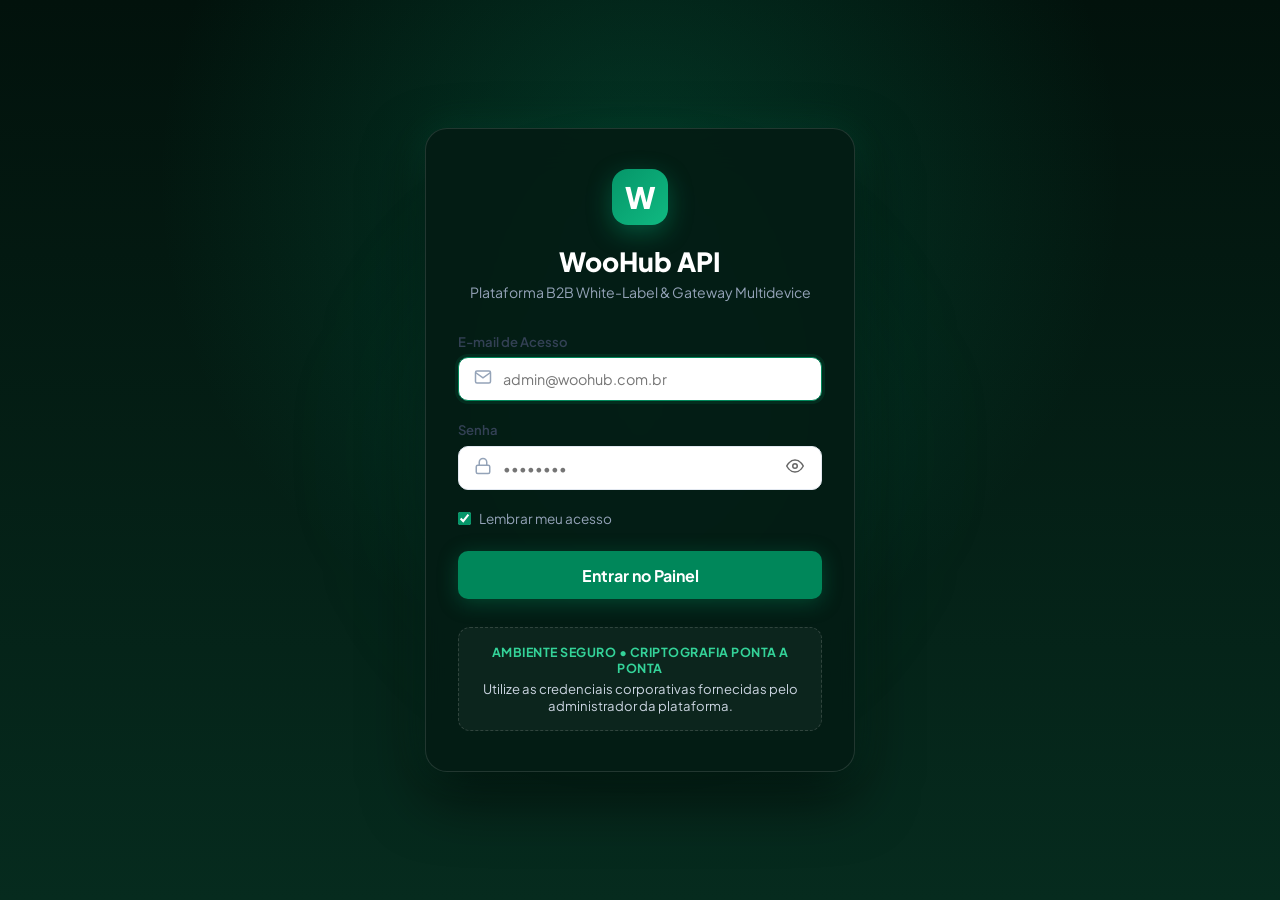
==== commit 17f0a987: "fix(frontend/docker): corrigir charset utf8, letter spacing do painel e builder go no dockerfile" ====
--- a/web/index.html
+++ b/web/index.html
@@ -7,7 +7,7 @@
   <link rel="preconnect" href="https://fonts.googleapis.com">
   <link rel="preconnect" href="https://fonts.gstatic.com" crossorigin>
   <link href="https://fonts.googleapis.com/css2?family=Plus+Jakarta+Sans:wght@400;500;600;700;800&display=swap" rel="stylesheet">
-  <link rel="stylesheet" href="style.css?v=20261104v31">
+  <link rel="stylesheet" href="style.css?v=20261105v1">
   <link rel="icon" type="image/svg+xml" id="fav-icon" href="data:image/svg+xml,%3Csvg xmlns='http://www.w3.org/2000/svg' viewBox='0 0 100 100'%3E%3Crect width='100' height='100' rx='25' fill='%23059669'/%3E%3Ctext x='50%25' y='68%25' font-size='60' font-weight='800' fill='white' text-anchor='middle'%3EW%3C/text%3E%3C/svg%3E">
 </head>
 <body>
@@ -1119,6 +1119,7 @@
                 <optgroup label="Pacote 1 • Mensageria Completa &amp; Interativa">
                   <option value="texto">Texto Oficial (com Citação, Menções e Link Preview)</option>
                   <option value="audio_gravado">Áudio Gravado na Hora (PTT com Microfone Verde)</option>
+                  <option value="botoes_interativos">Botões Interativos (Native Flow: Link, Pix Copia e Cola, Resposta)</option>
                   <option value="enquete">Enquete Interativa Nativa (Substituto Oficial de Botões)</option>
                   <option value="documento">Documento PDF / Boleto / Nota Fiscal</option>
                   <option value="video">Vídeo MP4 / GIF / Nota de Vídeo Circular (PTV)</option>
@@ -2103,6 +2104,6 @@
     </div>
   </div>
 
-  <script src="app.js?v=20261104v31"></script>
+  <script src="app.js?v=20261105v1" charset="UTF-8"></script>
 </body>
 </html>
--- a/web/style.css
+++ b/web/style.css
@@ -95,7 +95,7 @@
 .marca-nome {
   font-size: 1.22rem;
   font-weight: 800;
-  letter-spacing: -0.4px;
+  letter-spacing: normal;
   color: #ffffff;
 }
 
@@ -630,7 +630,7 @@
 .page-title {
   font-size: 1.65rem;
   font-weight: 800;
-  letter-spacing: -0.5px;
+  letter-spacing: normal;
   color: var(--cor-texto-titulo);
   margin-bottom: 0.2rem;
 }
@@ -745,7 +745,7 @@
   font-size: 1.75rem;
   font-weight: 800;
   color: var(--cor-texto-titulo);
-  letter-spacing: -0.5px;
+  letter-spacing: normal;
   line-height: 1.2;
 }
 
@@ -1469,7 +1469,7 @@
 .login-titulo {
   font-size: 1.65rem;
   font-weight: 800;
-  letter-spacing: -0.5px;
+  letter-spacing: normal;
   color: #fff;
   margin-bottom: 0.35rem;
 }
